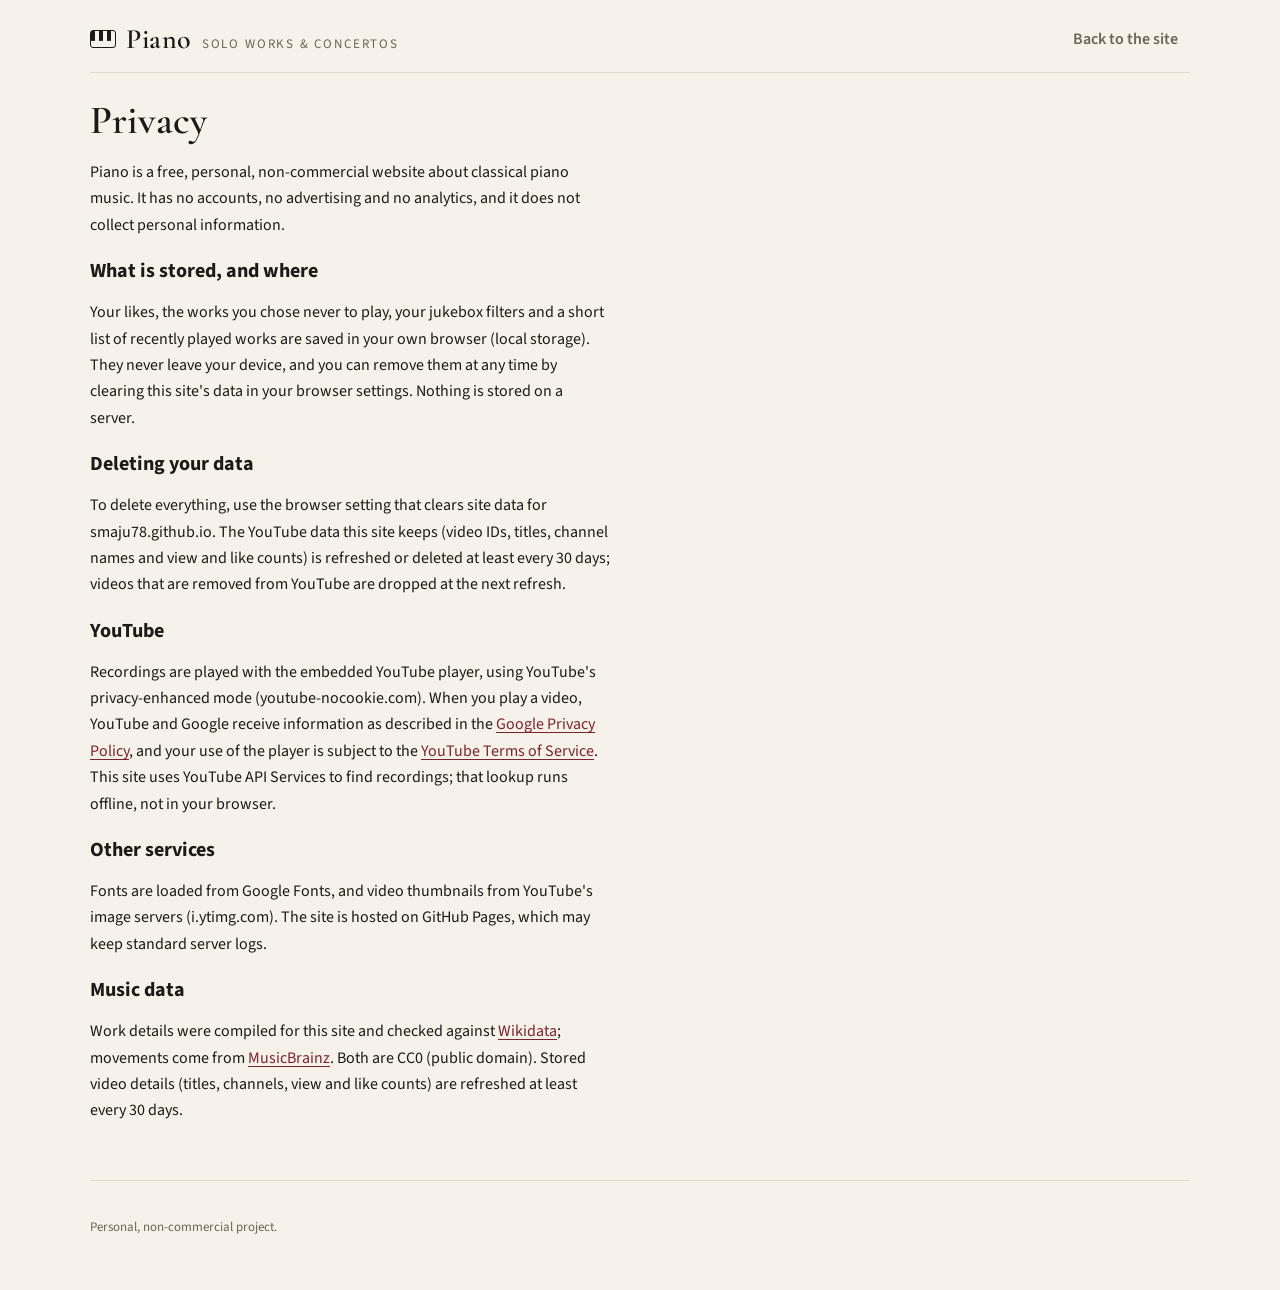
==== docs/privacy.html @ d6f6503b "Piano site: catalogue of 999 works, YouTube matcher, moods, static site Catalogue of solo piano work" ====
<!doctype html>
<html lang="en">
<head>
<meta charset="utf-8">
<meta name="viewport" content="width=device-width, initial-scale=1, viewport-fit=cover">
<title>Privacy · Piano</title>
<link rel="preconnect" href="https://fonts.googleapis.com">
<link rel="preconnect" href="https://fonts.gstatic.com" crossorigin>
<link rel="stylesheet" href="https://fonts.googleapis.com/css2?family=Cormorant+Garamond:wght@500;600&family=Source+Sans+3:wght@400;600;700&display=swap">
<link rel="stylesheet" href="style.css">
<style>
  .doc > * { max-width: 65ch; }
  .doc h1 { font-family: var(--f-display); font-size: var(--s3); font-weight: 600; margin-bottom: 12px; }
  .doc h2 { font-size: var(--s1); margin: 22px 0 6px; }
  .doc p, .doc li { line-height: 1.65; }
</style>
</head>
<body>
<header class="top">
  <a class="brand" href="./#/"><span class="brand-mark" aria-hidden="true"></span><span class="brand-name">Piano</span><span class="brand-sub">Solo works &amp; concertos</span></a>
  <nav class="nav" aria-label="Main"><a href="./#/">Back to the site</a></nav>
</header>
<main class="doc">
  <h1>Privacy</h1>
  <p>Piano is a free, personal, non-commercial website about classical piano music.
  It has no accounts, no advertising and no analytics, and it does not collect personal information.</p>

  <h2>What is stored, and where</h2>
  <p>Your likes, the works you chose never to play, your jukebox filters and a short list of recently
  played works are saved in your own browser (local storage). They never leave your device, and you can
  remove them at any time by clearing this site's data in your browser settings. Nothing is stored on a server.</p>

  <h2>Deleting your data</h2>
  <p>To delete everything, use the browser setting that clears site data for smaju78.github.io. The YouTube data this
  site keeps (video IDs, titles, channel names and view and like counts) is refreshed or deleted at least every 30 days;
  videos that are removed from YouTube are dropped at the next refresh.</p>

  <h2>YouTube</h2>
  <p>Recordings are played with the embedded YouTube player, using YouTube's privacy-enhanced mode
  (youtube-nocookie.com). When you play a video, YouTube and Google receive information as described in the
  <a href="https://policies.google.com/privacy" target="_blank" rel="noopener">Google Privacy Policy</a>, and your use of
  the player is subject to the <a href="https://www.youtube.com/t/terms" target="_blank" rel="noopener">YouTube Terms of Service</a>.
  This site uses YouTube API Services to find recordings; that lookup runs offline, not in your browser.</p>

  <h2>Other services</h2>
  <p>Fonts are loaded from Google Fonts, and video thumbnails from YouTube's image servers (i.ytimg.com).
  The site is hosted on GitHub Pages, which may keep standard server logs.</p>

  <h2>Music data</h2>
  <p>Work details were compiled for this site and checked against <a href="https://www.wikidata.org" target="_blank" rel="noopener">Wikidata</a>;
  movements come from <a href="https://musicbrainz.org" target="_blank" rel="noopener">MusicBrainz</a>. Both are CC0 (public domain).
  Stored video details (titles, channels, view and like counts) are refreshed at least every 30 days.</p>
</main>
<footer class="foot"><p>Personal, non-commercial project.</p></footer>
</body>
</html>
---- docs/style.css ----
/* Layout: one reading column that widens to two columns (work + recordings, player + now playing);
   a persistent jukebox and a mini-player bar. Palette: ebony ink on ivory keys, a claret accent and a little gilt. */
:root {
  --paper: #f6f2ea;
  --surface: #fffdf8;
  --ink: #1c1a17;
  --muted: #6b645a;
  --line: #e2dbcd;
  --accent: #7a2233;
  --accent-soft: #f2e4e3;
  --gold: #a8812a;
  --gold-soft: #f3e9cf;
  --danger: #a33a2c;
  --on-accent: #ffffff;

  --f-display: "Cormorant Garamond", "Garamond", "Georgia", serif;
  --f-ui: "Source Sans 3", system-ui, sans-serif;

  --s-1: .8125rem; --s0: 1rem; --s1: 1.25rem; --s2: 1.75rem; --s3: 2.5rem;
  --r: 10px;
  color-scheme: light;
}
@media (prefers-color-scheme: dark) {
  :root:not([data-theme="light"]) {
    --paper: #141211; --surface: #1d1a18; --ink: #ece6dc; --muted: #a59d90; --line: #332e29;
    --accent: #e0909c; --accent-soft: #3a2125; --gold: #d9b45a; --gold-soft: #3a3018; --danger: #e07a6a; --on-accent: #1a1012;
    color-scheme: dark;
  }
}
:root[data-theme="dark"] {
  --paper: #141211; --surface: #1d1a18; --ink: #ece6dc; --muted: #a59d90; --line: #332e29;
  --accent: #e0909c; --accent-soft: #3a2125; --gold: #d9b45a; --gold-soft: #3a3018; --danger: #e07a6a; --on-accent: #1a1012;
  color-scheme: dark;
}

* { box-sizing: border-box; }
[hidden] { display: none !important; }
html, body { margin: 0; }
body {
  background: var(--paper); color: var(--ink);
  font-family: var(--f-ui); font-size: var(--s0); line-height: 1.5;
  padding-inline: max(16px, env(safe-area-inset-left)) max(16px, env(safe-area-inset-right));
}
body.has-mini { padding-bottom: calc(72px + env(safe-area-inset-bottom, 0px)); }
a { color: var(--accent); text-decoration-thickness: 1px; text-underline-offset: 3px; }
a:hover { text-decoration-thickness: 2px; }
:focus-visible { outline: 2px solid var(--gold); outline-offset: 2px; border-radius: 4px; }
h1, h2, h3 { text-wrap: balance; line-height: 1.15; margin: 0; }
.hint { color: var(--muted); font-size: var(--s-1); }

/* header */
.top {
  max-width: 1100px; margin-inline: auto; padding-block: 18px 12px;
  display: flex; flex-wrap: wrap; align-items: center; justify-content: space-between; gap: 12px 24px;
  border-bottom: 1px solid var(--line);
}
.brand { display: flex; align-items: baseline; gap: 10px; text-decoration: none; color: var(--ink); flex-wrap: wrap; }
.brand-mark { width: 26px; height: 18px; align-self: center; border: 1.5px solid var(--ink); border-radius: 3px;
  background: linear-gradient(90deg, var(--ink) 0 18%, transparent 18% 33%, var(--ink) 33% 51%, transparent 51% 66%, var(--ink) 66% 84%, transparent 84%) top / 100% 62% no-repeat; }
.brand-name { font-family: var(--f-display); font-size: var(--s2); font-weight: 600; letter-spacing: .02em; }
.brand-sub { font-size: var(--s-1); letter-spacing: .14em; text-transform: uppercase; color: var(--muted); }
.nav { display: flex; gap: 4px; }
.nav a { padding: 6px 12px; border-radius: 999px; text-decoration: none; color: var(--muted); font-weight: 600; }
.nav a[aria-current="page"] { background: var(--accent-soft); color: var(--accent); }

main, .jukebox, .foot { max-width: 1100px; margin-inline: auto; }
main { padding-block: 24px 40px; min-height: 50vh; }
main:focus { outline: none; }
.loading { color: var(--muted); }
.foot { padding-block: 24px 40px; border-top: 1px solid var(--line); color: var(--muted); font-size: var(--s-1); }

/* buttons */
.btn { font: inherit; font-weight: 600; padding: 8px 16px; border-radius: 999px; border: 1px solid var(--line);
  background: var(--surface); color: var(--ink); cursor: pointer; text-decoration: none; display: inline-block; }
.btn:hover:not(:disabled) { border-color: var(--accent); }
.btn:disabled { opacity: .45; cursor: default; }
.btn.primary { background: var(--accent); border-color: var(--accent); color: var(--on-accent); min-width: 7.5rem; }
.btn[aria-pressed="true"] { background: var(--gold-soft); border-color: var(--gold); }
.btn.small { padding: 4px 12px; font-size: var(--s-1); }
.btn.icon { padding: 8px 12px; min-width: 2.75rem; }

/* search */
.search-row { display: flex; flex-wrap: wrap; gap: 10px; align-items: center; margin-bottom: 22px; }
.search {
  flex: 1 1 280px; min-width: 0; font: inherit; font-size: var(--s1); padding: 10px 14px;
  border: 1px solid var(--line); border-radius: var(--r); background: var(--surface); color: var(--ink);
}
.search::placeholder { color: var(--muted); }

/* home */
.section { margin-bottom: 34px; }
.section-head { display: flex; flex-wrap: wrap; align-items: baseline; justify-content: space-between; gap: 6px 16px; margin-bottom: 12px; }
.section-head h2 { font-family: var(--f-display); font-size: var(--s2); font-weight: 600; }
.hero > div { flex: 1 1 260px; min-width: 0; }
.hero {
  display: flex; flex-wrap: wrap; align-items: center; justify-content: space-between; gap: 12px 20px;
  padding: 22px 24px; border-radius: 14px; background: var(--ink); color: var(--paper); margin-bottom: 12px;
  position: relative; overflow: hidden;
}
.hero::after { /* a row of keys along the bottom edge */
  content: ""; position: absolute; left: 0; right: 0; bottom: 0; height: 6px; opacity: .25;
  background: repeating-linear-gradient(90deg, var(--paper) 0 22px, transparent 22px 24px);
}
.hero strong { font-family: var(--f-display); font-size: var(--s3); font-weight: 600; line-height: 1.05; display: block; }
.hero p { margin: 6px 0 0; opacity: .85; }
.hero .btn { background: var(--paper); color: var(--ink); border-color: transparent; font-weight: 700; }
.tiles { display: grid; grid-template-columns: repeat(auto-fill, minmax(160px, 1fr)); gap: 8px; }
.tile {
  font: inherit; text-align: left; cursor: pointer; padding: 12px 14px; border-radius: var(--r);
  border: 1px solid var(--line); background: var(--surface); color: var(--ink); display: grid; gap: 2px;
}
.tile:hover:not(:disabled) { border-color: var(--accent); background: var(--accent-soft); }
.tile:disabled { opacity: .45; cursor: default; }
.tile strong { font-family: var(--f-display); font-size: 1.3rem; font-weight: 600; }
.tile span { color: var(--muted); font-size: var(--s-1); line-height: 1.3; }
.tile .n { font-variant-numeric: tabular-nums; }

/* work list */
.works { list-style: none; margin: 0; padding: 0; border-top: 1px solid var(--line); }
.works li { border-bottom: 1px solid var(--line); }
.works a {
  display: grid; grid-template-columns: minmax(0, 1fr) auto; gap: 1px 16px; padding: 10px 4px;
  text-decoration: none; color: var(--ink);
}
.works a:hover { background: var(--accent-soft); }
.works .w-t { font-family: var(--f-display); font-size: 1.28rem; font-weight: 600; line-height: 1.2; }
.works .w-sub { color: var(--muted); font-size: var(--s-1); grid-column: 1; }
.works .meta { grid-row: 1 / span 2; grid-column: 2; align-self: center; text-align: right;
  font-size: var(--s-1); color: var(--muted); white-space: nowrap; display: grid; justify-items: end; gap: 2px; }
.rec { color: var(--accent); font-weight: 700; font-size: var(--s-1); }
.works .no-rec .w-t { color: var(--muted); }
.divider { padding: 14px 4px 6px; color: var(--muted); font-size: var(--s-1); text-transform: uppercase; letter-spacing: .08em; }
.more { margin-top: 14px; }
.toggle { display: inline-flex; align-items: center; gap: 6px; font-size: var(--s-1); color: var(--muted); cursor: pointer; }

/* browse */
.tabs { display: flex; flex-wrap: wrap; gap: 6px; margin-bottom: 20px; }
.tab { padding: 6px 14px; border: 1px solid var(--line); border-radius: 999px; text-decoration: none;
  color: var(--ink); background: var(--surface); }
.tab[aria-current="page"] { background: var(--accent); color: var(--on-accent); border-color: var(--accent); }
.groups { display: grid; grid-template-columns: repeat(auto-fill, minmax(210px, 1fr)); gap: 8px; }
.group { display: flex; justify-content: space-between; gap: 10px; padding: 10px 12px; border: 1px solid var(--line);
  border-radius: var(--r); background: var(--surface); text-decoration: none; color: var(--ink); }
.group:hover { border-color: var(--accent); }
.group .n { color: var(--muted); font-variant-numeric: tabular-nums; white-space: nowrap; }
.group small { display: block; color: var(--muted); font-size: var(--s-1); }
.group-head { font-family: var(--f-display); font-size: var(--s1); font-weight: 600; margin: 22px 0 8px; grid-column: 1 / -1; }
.list-head { display: flex; flex-wrap: wrap; align-items: baseline; gap: 6px 14px; margin-bottom: 14px; }
.list-head h1 { font-family: var(--f-display); font-size: var(--s3); font-weight: 600; }
.list-head .n { color: var(--muted); }
.crumb { font-size: var(--s-1); color: var(--muted); margin-bottom: 6px; }

/* work page */
.work { display: grid; grid-template-columns: minmax(0, 1.05fr) minmax(0, 1fr); gap: 32px; }
@media (max-width: 820px) { .work { grid-template-columns: minmax(0, 1fr); } }
.work h1 { font-family: var(--f-display); font-weight: 600; font-size: var(--s3); }
.work .sub { color: var(--muted); font-size: var(--s1); margin: 4px 0 16px; }
.work .sub a { color: inherit; }
.facts { display: grid; grid-template-columns: max-content minmax(0, 1fr); gap: 4px 16px; margin: 0 0 16px; }
.facts dt { color: var(--muted); font-size: var(--s-1); text-transform: uppercase; letter-spacing: .08em; padding-top: 2px; }
.facts dd { margin: 0; }
.chips { display: flex; flex-wrap: wrap; gap: 6px; }
.chip { display: inline-block; padding: 2px 10px; border-radius: 999px; background: var(--gold-soft); color: var(--ink);
  text-decoration: none; font-size: .92rem; border: 0; font-family: inherit; }
a.chip:hover { outline: 1px solid var(--gold); }
.movements { margin: 6px 0 0; padding-left: 0; list-style: none; counter-reset: mv; }
.movements li { padding: 5px 0; border-bottom: 1px dotted var(--line); }
.src { font-size: var(--s-1); color: var(--muted); margin-top: 16px; }
.work-actions { display: flex; flex-wrap: wrap; gap: 8px; margin: 4px 0 18px; }
.work h2.small { font-size: var(--s-1); text-transform: uppercase; letter-spacing: .1em; color: var(--muted); margin-top: 18px; font-family: var(--f-ui); }

.videos h2 { font-family: var(--f-display); font-size: var(--s2); font-weight: 600; margin-bottom: 12px; }
.video { margin: 0 0 18px; }
.video .frame { position: relative; aspect-ratio: 16 / 9; max-width: 100%; border-radius: var(--r); overflow: hidden; background: #000; }
.video .frame img, .video .frame iframe { position: absolute; inset: 0; width: 100%; height: 100%; border: 0; object-fit: cover; }
.video .play { position: absolute; inset: 0; display: grid; place-items: center; border: 0; padding: 0; background: transparent; cursor: pointer; }
.video .play span { width: 64px; height: 44px; border-radius: 12px; background: rgba(0,0,0,.65); color: #fff;
  display: grid; place-items: center; font-size: 20px; }
.video .play:hover span { background: var(--danger); }
.video figcaption { margin-top: 6px; font-size: .95rem; }
.video figcaption small { display: block; color: var(--muted); font-variant-numeric: tabular-nums; }
.video figcaption .pianist { font-weight: 700; }
.novideo { color: var(--muted); }

/* jukebox */
.jukebox { padding-block: 24px 40px; }
.jukebox.offstage { position: fixed; left: -10000px; top: 0; width: 640px; padding: 0; visibility: visible; }
.jb-stage { display: grid; grid-template-columns: minmax(0, 1.45fr) minmax(0, 1fr); gap: 24px; align-items: start; }
@media (max-width: 820px) { .jb-stage { grid-template-columns: minmax(0, 1fr); gap: 14px; } }
.jb-player { position: relative; aspect-ratio: 16 / 9; max-width: 100%; background: #12100f; border-radius: var(--r); overflow: hidden; }
.jb-player iframe, .jb-player #yt-player { position: absolute; inset: 0; width: 100%; height: 100%; }
.jb-empty { position: absolute; inset: 0; display: grid; place-content: center; justify-items: center; gap: 12px;
  text-align: center; padding: 16px; color: #ece6dc; }
.jb-empty p { margin: 0; max-width: 34ch; }
.jb-side { display: grid; gap: 12px; min-width: 0; }
.jb-now h2 { font-family: var(--f-display); font-weight: 600; font-size: var(--s2); }
.jb-now h2 a { color: var(--ink); text-decoration: none; }
.jb-now h2 a:hover { text-decoration: underline; }
.jb-now p { margin: 4px 0; color: var(--muted); }
#jb-movements .movements { max-height: 14rem; overflow: auto; border-top: 1px solid var(--line); padding-top: 6px; font-size: .95rem; }
.jb-controls { display: flex; flex-wrap: wrap; gap: 8px; align-items: center; }
.jb-next { margin: 0; }
.jb-filterbar { display: flex; flex-wrap: wrap; align-items: center; gap: 8px 12px; margin-top: 22px; padding-top: 16px; border-top: 1px solid var(--line); }
.jb-count { font-weight: 700; font-variant-numeric: tabular-nums; }
.jb-active { display: flex; flex-wrap: wrap; gap: 6px; flex: 1 1 200px; min-width: 0; }
.jb-active .chip { cursor: pointer; }
.jb-active .chip::after { content: " ×"; color: var(--muted); }
.jb-filters { display: grid; grid-template-columns: repeat(auto-fill, minmax(230px, 1fr)); gap: 12px; margin-top: 14px; }
.jb-filters fieldset { border: 1px solid var(--line); border-radius: var(--r); padding: 8px 10px 10px; margin: 0;
  background: var(--surface); min-width: 0; }
.jb-filters legend { font-size: var(--s-1); text-transform: uppercase; letter-spacing: .1em; color: var(--muted); padding: 0 4px; }
.jb-filters select { width: 100%; font: inherit; padding: 6px; border-radius: 6px; border: 1px solid var(--line);
  background: var(--paper); color: var(--ink); margin-bottom: 8px; }
.pillset { display: flex; flex-wrap: wrap; gap: 4px; }
.pillset label { cursor: pointer; }
.pillset input { position: absolute; opacity: 0; pointer-events: none; }
.pillset span { display: inline-block; padding: 2px 9px; border-radius: 999px; border: 1px solid var(--line); font-size: .9rem; }
.pillset small { color: var(--muted); font-variant-numeric: tabular-nums; }
.pillset input:checked + span { background: var(--accent); border-color: var(--accent); color: var(--on-accent); }
.pillset input:checked + span small { color: inherit; opacity: .8; }
.pillset input:disabled + span { opacity: .4; cursor: default; }
.pillset input:focus-visible + span { outline: 2px solid var(--gold); }
.jb-prefs { margin-top: 18px; border-top: 1px solid var(--line); padding-top: 12px; }
.jb-prefs summary { cursor: pointer; color: var(--muted); }
.jb-prefs ul { list-style: none; padding: 0; margin: 8px 0 14px; display: grid; gap: 4px; }
.jb-prefs li { display: flex; justify-content: space-between; gap: 10px; align-items: center; }

/* mini player */
.mini {
  position: fixed; left: 0; right: 0; bottom: 0; z-index: 10;
  display: flex; align-items: center; gap: 12px; justify-content: space-between;
  padding: 10px max(16px, env(safe-area-inset-left)) calc(10px + env(safe-area-inset-bottom, 0px));
  background: var(--surface); border-top: 1px solid var(--line); box-shadow: 0 -6px 18px rgba(0,0,0,.08);
}
.mini-title { font-family: var(--f-display); font-size: 1.2rem; font-weight: 600; color: var(--ink); text-decoration: none; min-width: 0;
  overflow: hidden; text-overflow: ellipsis; white-space: nowrap; }
.mini-title::before { content: "♪ "; color: var(--gold); }
.mini-btns { display: flex; gap: 6px; flex: none; }

@media (prefers-reduced-motion: reduce) { * { transition: none !important; animation: none !important; } }

/* sub-group chips and related works */
.subtabs { margin: -4px 0 16px; }
.subtabs .tab { font-size: .92rem; padding: 4px 12px; }
.subtabs small { color: var(--muted); font-variant-numeric: tabular-nums; }
.subtabs .tab[aria-current="page"] small { color: inherit; opacity: .8; }
.related { margin-top: 36px; padding-top: 20px; border-top: 1px solid var(--line); }
.related .hint { margin: -4px 0 10px; }
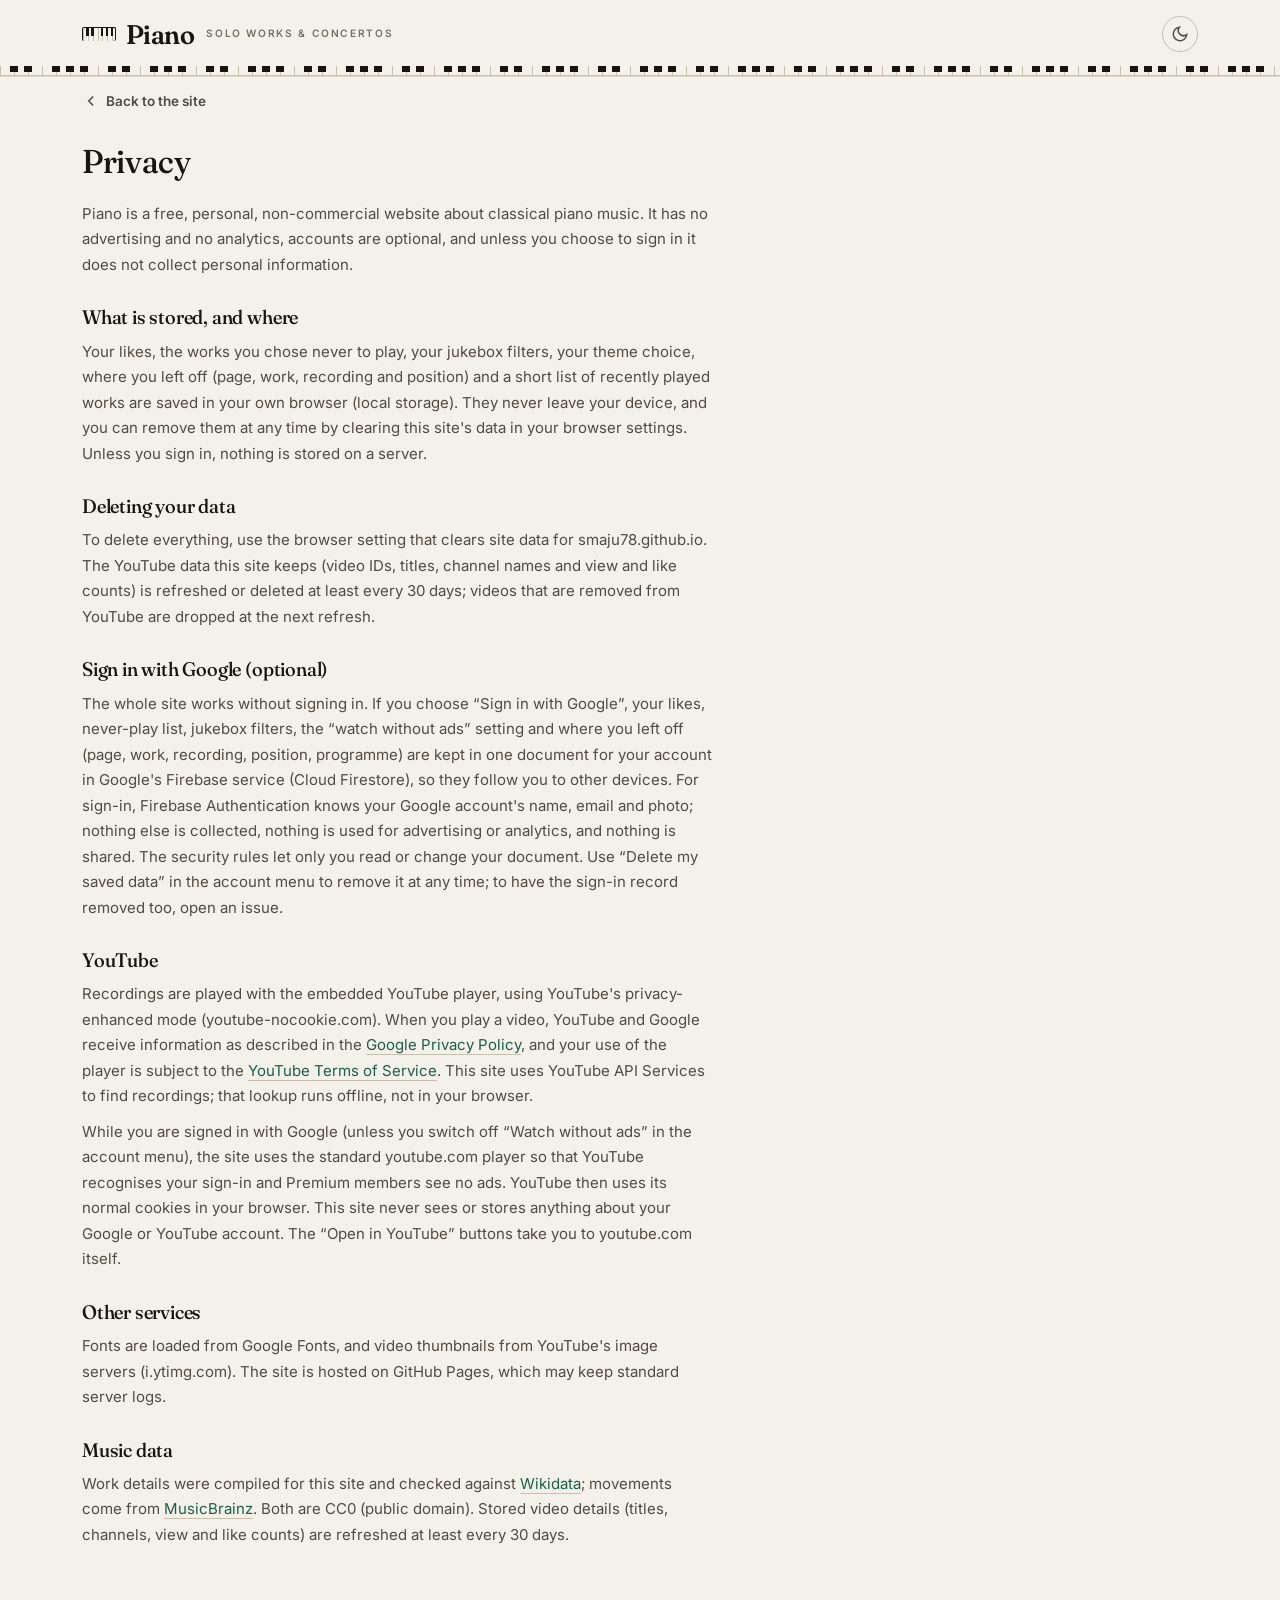
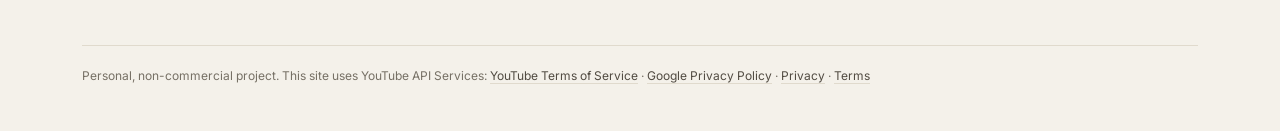
==== commit 4e883a40: "Privacy and Terms describe account sync and the Premium player; Firestore rules for Piano The pages " ====
--- a/docs/privacy.html
+++ b/docs/privacy.html
@@ -4,36 +4,56 @@
 <meta charset="utf-8">
 <meta name="viewport" content="width=device-width, initial-scale=1, viewport-fit=cover">
 <title>Privacy · Piano</title>
+<meta name="color-scheme" content="light dark">
+<script>
+  (function () {
+    var th = null;
+    try { th = localStorage.getItem("piano.theme"); } catch (e) { /* storage unavailable */ }
+    if (th === "light" || th === "dark") document.documentElement.dataset.theme = th;
+  })();
+</script>
 <link rel="preconnect" href="https://fonts.googleapis.com">
 <link rel="preconnect" href="https://fonts.gstatic.com" crossorigin>
-<link rel="stylesheet" href="https://fonts.googleapis.com/css2?family=Cormorant+Garamond:wght@500;600&family=Source+Sans+3:wght@400;600;700&display=swap">
+<link rel="stylesheet" href="https://fonts.googleapis.com/css2?family=Fraunces:ital,opsz,wght@0,9..144,400..700;1,9..144,400..700&family=Inter:wght@400;500;600;700&display=swap">
 <link rel="stylesheet" href="style.css">
-<style>
-  .doc > * { max-width: 65ch; }
-  .doc h1 { font-family: var(--f-display); font-size: var(--s3); font-weight: 600; margin-bottom: 12px; }
-  .doc h2 { font-size: var(--s1); margin: 22px 0 6px; }
-  .doc p, .doc li { line-height: 1.65; }
-</style>
 </head>
 <body>
-<header class="top">
-  <a class="brand" href="./#/"><span class="brand-mark" aria-hidden="true"></span><span class="brand-name">Piano</span><span class="brand-sub">Solo works &amp; concertos</span></a>
-  <nav class="nav" aria-label="Main"><a href="./#/">Back to the site</a></nav>
+<header class="mast">
+  <div class="mast-in" style="grid-template-areas:'brand theme';grid-template-columns:1fr auto">
+    <a class="brand" href="./#/"><span class="mark keys" aria-hidden="true"></span><span class="word">Piano</span><small>Solo works &amp; concertos</small></a>
+    <button class="pill icon theme-toggle" type="button" id="theme-toggle" aria-label="Switch between the light and the dark look">
+      <svg class="moon" viewBox="0 0 24 24" fill="none" stroke="currentColor" stroke-width="2" aria-hidden="true"><path d="M21 12.8A9 9 0 1 1 11.2 3a7 7 0 0 0 9.8 9.8z"/></svg>
+      <svg class="sun" viewBox="0 0 24 24" fill="none" stroke="currentColor" stroke-width="2" aria-hidden="true"><circle cx="12" cy="12" r="4"/><path d="M12 2v2M12 20v2M4.9 4.9l1.4 1.4M17.7 17.7l1.4 1.4M2 12h2M20 12h2M4.9 19.1l1.4-1.4M17.7 6.3l1.4-1.4"/></svg>
+    </button>
+  </div>
+  <div class="keys" aria-hidden="true"></div>
 </header>
-<main class="doc">
+<main>
+  <a class="back" href="./#/"><svg viewBox="0 0 24 24" fill="none" stroke="currentColor" stroke-width="2" aria-hidden="true"><path d="M15 18l-6-6 6-6"/></svg>Back to the site</a>
+  <article class="doc">
   <h1>Privacy</h1>
   <p>Piano is a free, personal, non-commercial website about classical piano music.
-  It has no accounts, no advertising and no analytics, and it does not collect personal information.</p>
+  It has no advertising and no analytics, accounts are optional, and unless you choose to sign in it does not collect personal information.</p>
 
   <h2>What is stored, and where</h2>
-  <p>Your likes, the works you chose never to play, your jukebox filters and a short list of recently
-  played works are saved in your own browser (local storage). They never leave your device, and you can
-  remove them at any time by clearing this site's data in your browser settings. Nothing is stored on a server.</p>
+  <p>Your likes, the works you chose never to play, your jukebox filters, your theme choice, where you left off
+  (page, work, recording and position) and a short list of recently played works are saved in your own browser
+  (local storage). They never leave your device, and you can remove them at any time by clearing this site's data
+  in your browser settings. Unless you sign in, nothing is stored on a server.</p>
 
   <h2>Deleting your data</h2>
   <p>To delete everything, use the browser setting that clears site data for smaju78.github.io. The YouTube data this
   site keeps (video IDs, titles, channel names and view and like counts) is refreshed or deleted at least every 30 days;
   videos that are removed from YouTube are dropped at the next refresh.</p>
+
+  <h2>Sign in with Google (optional)</h2>
+  <p>The whole site works without signing in. If you choose “Sign in with Google”, your likes, never-play list, jukebox
+  filters, the “watch without ads” setting and where you left off (page, work, recording, position, programme) are kept
+  in one document for your account in Google's Firebase service (Cloud Firestore), so they follow you to other devices.
+  For sign-in, Firebase Authentication knows your Google account's name, email and photo; nothing else is collected,
+  nothing is used for advertising or analytics, and nothing is shared. The security rules let only you read or change
+  your document. Use “Delete my saved data” in the account menu to remove it at any time; to have the sign-in record
+  removed too, open an issue.</p>
 
   <h2>YouTube</h2>
   <p>Recordings are played with the embedded YouTube player, using YouTube's privacy-enhanced mode
@@ -41,6 +61,10 @@
   <a href="https://policies.google.com/privacy" target="_blank" rel="noopener">Google Privacy Policy</a>, and your use of
   the player is subject to the <a href="https://www.youtube.com/t/terms" target="_blank" rel="noopener">YouTube Terms of Service</a>.
   This site uses YouTube API Services to find recordings; that lookup runs offline, not in your browser.</p>
+  <p>While you are signed in with Google (unless you switch off “Watch without ads” in the account menu), the site uses the
+  standard youtube.com player so that YouTube recognises your sign-in and Premium members see no ads. YouTube then uses
+  its normal cookies in your browser. This site never sees or stores anything about your Google or YouTube account.
+  The “Open in YouTube” buttons take you to youtube.com itself.</p>
 
   <h2>Other services</h2>
   <p>Fonts are loaded from Google Fonts, and video thumbnails from YouTube's image servers (i.ytimg.com).
@@ -50,7 +74,19 @@
   <p>Work details were compiled for this site and checked against <a href="https://www.wikidata.org" target="_blank" rel="noopener">Wikidata</a>;
   movements come from <a href="https://musicbrainz.org" target="_blank" rel="noopener">MusicBrainz</a>. Both are CC0 (public domain).
   Stored video details (titles, channels, view and like counts) are refreshed at least every 30 days.</p>
+  </article>
+  <footer class="legal"><p>Personal, non-commercial project. This site uses YouTube API Services:
+    <a href="https://www.youtube.com/t/terms" target="_blank" rel="noopener">YouTube Terms of Service</a> ·
+    <a href="https://policies.google.com/privacy" target="_blank" rel="noopener">Google Privacy Policy</a> ·
+    <a href="privacy.html">Privacy</a> · <a href="terms.html">Terms</a></p></footer>
 </main>
-<footer class="foot"><p>Personal, non-commercial project.</p></footer>
+<script>
+  document.getElementById("theme-toggle").onclick = function () {
+    var h = document.documentElement;
+    var dark = h.dataset.theme === "dark" || (!h.dataset.theme && window.matchMedia && matchMedia("(prefers-color-scheme: dark)").matches);
+    h.dataset.theme = dark ? "light" : "dark";
+    try { localStorage.setItem("piano.theme", h.dataset.theme); } catch (e) { /* not saved */ }
+  };
+</script>
 </body>
 </html>
--- a/docs/style.css
+++ b/docs/style.css
@@ -1,248 +1,527 @@
-/* Layout: one reading column that widens to two columns (work + recordings, player + now playing);
-   a persistent jukebox and a mini-player bar. Palette: ebony ink on ivory keys, a claret accent and a little gilt. */
+/* Piano — "Programme": the look of a printed concert programme / record sleeve.
+   Paper and ink by day, ebony by night, one spot colour (viridian), a keyboard rule as the only ornament.
+   Fraunces (display serif) for titles, Inter for everything else. Colour tokens live on :root; the dark
+   theme follows the system unless data-theme is set (the toggle in the header). */
 :root {
-  --paper: #f6f2ea;
-  --surface: #fffdf8;
-  --ink: #1c1a17;
-  --muted: #6b645a;
-  --line: #e2dbcd;
-  --accent: #7a2233;
-  --accent-soft: #f2e4e3;
-  --gold: #a8812a;
-  --gold-soft: #f3e9cf;
-  --danger: #a33a2c;
-  --on-accent: #ffffff;
-
-  --f-display: "Cormorant Garamond", "Garamond", "Georgia", serif;
-  --f-ui: "Source Sans 3", system-ui, sans-serif;
-
-  --s-1: .8125rem; --s0: 1rem; --s1: 1.25rem; --s2: 1.75rem; --s3: 2.5rem;
-  --r: 10px;
+  --bg: #f4f1ea; --bg2: #fbf9f5; --bg3: #ebe6dc; --bg4: #ded8ca;
+  --fg: #17150f; --fg2: #514b42; --fg3: #767065;
+  --line: #e0dacd; --line2: #c7c0b0;
+  --acc: #1b5e4b; --acc-ink: #ffffff; --acc-soft: #dcebe3; --acc2: #2d7d66;
+  --red: #b8372a; --yt: #cc2a1f;
+  --shadow: 0 10px 30px rgba(40, 30, 10, .12);
+  --serif: "Fraunces", Georgia, "Times New Roman", serif;
+  --sans: "Inter", system-ui, -apple-system, "Segoe UI", sans-serif;
+  --mini: 72px; --tabs: 58px; --gut: 16px;
+  --ease: cubic-bezier(.2, .7, .2, 1);
   color-scheme: light;
 }
 @media (prefers-color-scheme: dark) {
   :root:not([data-theme="light"]) {
-    --paper: #141211; --surface: #1d1a18; --ink: #ece6dc; --muted: #a59d90; --line: #332e29;
-    --accent: #e0909c; --accent-soft: #3a2125; --gold: #d9b45a; --gold-soft: #3a3018; --danger: #e07a6a; --on-accent: #1a1012;
+    --bg: #121212; --bg2: #1a1a1c; --bg3: #232326; --bg4: #2e2e33;
+    --fg: #ebe7de; --fg2: #b5afa4; --fg3: #867f74;
+    --line: #2a2a2e; --line2: #3e3e45;
+    --acc: #7dcbb0; --acc-ink: #0d2a22; --acc-soft: #1b3a31; --acc2: #a2dcc8;
+    --red: #e4705f; --yt: #ff5a4d;
+    --shadow: 0 14px 40px rgba(0, 0, 0, .5);
     color-scheme: dark;
   }
 }
 :root[data-theme="dark"] {
-  --paper: #141211; --surface: #1d1a18; --ink: #ece6dc; --muted: #a59d90; --line: #332e29;
-  --accent: #e0909c; --accent-soft: #3a2125; --gold: #d9b45a; --gold-soft: #3a3018; --danger: #e07a6a; --on-accent: #1a1012;
+  --bg: #121212; --bg2: #1a1a1c; --bg3: #232326; --bg4: #2e2e33;
+  --fg: #ebe7de; --fg2: #b5afa4; --fg3: #867f74;
+  --line: #2a2a2e; --line2: #3e3e45;
+  --acc: #7dcbb0; --acc-ink: #0d2a22; --acc-soft: #1b3a31; --acc2: #a2dcc8;
+  --red: #e4705f; --yt: #ff5a4d;
+  --shadow: 0 14px 40px rgba(0, 0, 0, .5);
   color-scheme: dark;
 }
 
 * { box-sizing: border-box; }
 [hidden] { display: none !important; }
 html, body { margin: 0; }
-body {
-  background: var(--paper); color: var(--ink);
-  font-family: var(--f-ui); font-size: var(--s0); line-height: 1.5;
-  padding-inline: max(16px, env(safe-area-inset-left)) max(16px, env(safe-area-inset-right));
-}
-body.has-mini { padding-bottom: calc(72px + env(safe-area-inset-bottom, 0px)); }
-a { color: var(--accent); text-decoration-thickness: 1px; text-underline-offset: 3px; }
-a:hover { text-decoration-thickness: 2px; }
-:focus-visible { outline: 2px solid var(--gold); outline-offset: 2px; border-radius: 4px; }
-h1, h2, h3 { text-wrap: balance; line-height: 1.15; margin: 0; }
-.hint { color: var(--muted); font-size: var(--s-1); }
-
-/* header */
-.top {
-  max-width: 1100px; margin-inline: auto; padding-block: 18px 12px;
-  display: flex; flex-wrap: wrap; align-items: center; justify-content: space-between; gap: 12px 24px;
-  border-bottom: 1px solid var(--line);
-}
-.brand { display: flex; align-items: baseline; gap: 10px; text-decoration: none; color: var(--ink); flex-wrap: wrap; }
-.brand-mark { width: 26px; height: 18px; align-self: center; border: 1.5px solid var(--ink); border-radius: 3px;
-  background: linear-gradient(90deg, var(--ink) 0 18%, transparent 18% 33%, var(--ink) 33% 51%, transparent 51% 66%, var(--ink) 66% 84%, transparent 84%) top / 100% 62% no-repeat; }
-.brand-name { font-family: var(--f-display); font-size: var(--s2); font-weight: 600; letter-spacing: .02em; }
-.brand-sub { font-size: var(--s-1); letter-spacing: .14em; text-transform: uppercase; color: var(--muted); }
-.nav { display: flex; gap: 4px; }
-.nav a { padding: 6px 12px; border-radius: 999px; text-decoration: none; color: var(--muted); font-weight: 600; }
-.nav a[aria-current="page"] { background: var(--accent-soft); color: var(--accent); }
-
-main, .jukebox, .foot { max-width: 1100px; margin-inline: auto; }
-main { padding-block: 24px 40px; min-height: 50vh; }
-main:focus { outline: none; }
-.loading { color: var(--muted); }
-.foot { padding-block: 24px 40px; border-top: 1px solid var(--line); color: var(--muted); font-size: var(--s-1); }
-
-/* buttons */
-.btn { font: inherit; font-weight: 600; padding: 8px 16px; border-radius: 999px; border: 1px solid var(--line);
-  background: var(--surface); color: var(--ink); cursor: pointer; text-decoration: none; display: inline-block; }
-.btn:hover:not(:disabled) { border-color: var(--accent); }
-.btn:disabled { opacity: .45; cursor: default; }
-.btn.primary { background: var(--accent); border-color: var(--accent); color: var(--on-accent); min-width: 7.5rem; }
-.btn[aria-pressed="true"] { background: var(--gold-soft); border-color: var(--gold); }
-.btn.small { padding: 4px 12px; font-size: var(--s-1); }
-.btn.icon { padding: 8px 12px; min-width: 2.75rem; }
-
-/* search */
-.search-row { display: flex; flex-wrap: wrap; gap: 10px; align-items: center; margin-bottom: 22px; }
-.search {
-  flex: 1 1 280px; min-width: 0; font: inherit; font-size: var(--s1); padding: 10px 14px;
-  border: 1px solid var(--line); border-radius: var(--r); background: var(--surface); color: var(--ink);
-}
-.search::placeholder { color: var(--muted); }
-
-/* home */
-.section { margin-bottom: 34px; }
-.section-head { display: flex; flex-wrap: wrap; align-items: baseline; justify-content: space-between; gap: 6px 16px; margin-bottom: 12px; }
-.section-head h2 { font-family: var(--f-display); font-size: var(--s2); font-weight: 600; }
-.hero > div { flex: 1 1 260px; min-width: 0; }
-.hero {
-  display: flex; flex-wrap: wrap; align-items: center; justify-content: space-between; gap: 12px 20px;
-  padding: 22px 24px; border-radius: 14px; background: var(--ink); color: var(--paper); margin-bottom: 12px;
-  position: relative; overflow: hidden;
-}
-.hero::after { /* a row of keys along the bottom edge */
-  content: ""; position: absolute; left: 0; right: 0; bottom: 0; height: 6px; opacity: .25;
-  background: repeating-linear-gradient(90deg, var(--paper) 0 22px, transparent 22px 24px);
-}
-.hero strong { font-family: var(--f-display); font-size: var(--s3); font-weight: 600; line-height: 1.05; display: block; }
-.hero p { margin: 6px 0 0; opacity: .85; }
-.hero .btn { background: var(--paper); color: var(--ink); border-color: transparent; font-weight: 700; }
-.tiles { display: grid; grid-template-columns: repeat(auto-fill, minmax(160px, 1fr)); gap: 8px; }
-.tile {
-  font: inherit; text-align: left; cursor: pointer; padding: 12px 14px; border-radius: var(--r);
-  border: 1px solid var(--line); background: var(--surface); color: var(--ink); display: grid; gap: 2px;
-}
-.tile:hover:not(:disabled) { border-color: var(--accent); background: var(--accent-soft); }
-.tile:disabled { opacity: .45; cursor: default; }
-.tile strong { font-family: var(--f-display); font-size: 1.3rem; font-weight: 600; }
-.tile span { color: var(--muted); font-size: var(--s-1); line-height: 1.3; }
-.tile .n { font-variant-numeric: tabular-nums; }
-
-/* work list */
-.works { list-style: none; margin: 0; padding: 0; border-top: 1px solid var(--line); }
-.works li { border-bottom: 1px solid var(--line); }
-.works a {
-  display: grid; grid-template-columns: minmax(0, 1fr) auto; gap: 1px 16px; padding: 10px 4px;
-  text-decoration: none; color: var(--ink);
-}
-.works a:hover { background: var(--accent-soft); }
-.works .w-t { font-family: var(--f-display); font-size: 1.28rem; font-weight: 600; line-height: 1.2; }
-.works .w-sub { color: var(--muted); font-size: var(--s-1); grid-column: 1; }
-.works .meta { grid-row: 1 / span 2; grid-column: 2; align-self: center; text-align: right;
-  font-size: var(--s-1); color: var(--muted); white-space: nowrap; display: grid; justify-items: end; gap: 2px; }
-.rec { color: var(--accent); font-weight: 700; font-size: var(--s-1); }
-.works .no-rec .w-t { color: var(--muted); }
-.divider { padding: 14px 4px 6px; color: var(--muted); font-size: var(--s-1); text-transform: uppercase; letter-spacing: .08em; }
-.more { margin-top: 14px; }
-.toggle { display: inline-flex; align-items: center; gap: 6px; font-size: var(--s-1); color: var(--muted); cursor: pointer; }
-
-/* browse */
-.tabs { display: flex; flex-wrap: wrap; gap: 6px; margin-bottom: 20px; }
-.tab { padding: 6px 14px; border: 1px solid var(--line); border-radius: 999px; text-decoration: none;
-  color: var(--ink); background: var(--surface); }
-.tab[aria-current="page"] { background: var(--accent); color: var(--on-accent); border-color: var(--accent); }
-.groups { display: grid; grid-template-columns: repeat(auto-fill, minmax(210px, 1fr)); gap: 8px; }
-.group { display: flex; justify-content: space-between; gap: 10px; padding: 10px 12px; border: 1px solid var(--line);
-  border-radius: var(--r); background: var(--surface); text-decoration: none; color: var(--ink); }
-.group:hover { border-color: var(--accent); }
-.group .n { color: var(--muted); font-variant-numeric: tabular-nums; white-space: nowrap; }
-.group small { display: block; color: var(--muted); font-size: var(--s-1); }
-.group-head { font-family: var(--f-display); font-size: var(--s1); font-weight: 600; margin: 22px 0 8px; grid-column: 1 / -1; }
-.list-head { display: flex; flex-wrap: wrap; align-items: baseline; gap: 6px 14px; margin-bottom: 14px; }
-.list-head h1 { font-family: var(--f-display); font-size: var(--s3); font-weight: 600; }
-.list-head .n { color: var(--muted); }
-.crumb { font-size: var(--s-1); color: var(--muted); margin-bottom: 6px; }
-
-/* work page */
-.work { display: grid; grid-template-columns: minmax(0, 1.05fr) minmax(0, 1fr); gap: 32px; }
-@media (max-width: 820px) { .work { grid-template-columns: minmax(0, 1fr); } }
-.work h1 { font-family: var(--f-display); font-weight: 600; font-size: var(--s3); }
-.work .sub { color: var(--muted); font-size: var(--s1); margin: 4px 0 16px; }
-.work .sub a { color: inherit; }
-.facts { display: grid; grid-template-columns: max-content minmax(0, 1fr); gap: 4px 16px; margin: 0 0 16px; }
-.facts dt { color: var(--muted); font-size: var(--s-1); text-transform: uppercase; letter-spacing: .08em; padding-top: 2px; }
-.facts dd { margin: 0; }
-.chips { display: flex; flex-wrap: wrap; gap: 6px; }
-.chip { display: inline-block; padding: 2px 10px; border-radius: 999px; background: var(--gold-soft); color: var(--ink);
-  text-decoration: none; font-size: .92rem; border: 0; font-family: inherit; }
-a.chip:hover { outline: 1px solid var(--gold); }
-.movements { margin: 6px 0 0; padding-left: 0; list-style: none; counter-reset: mv; }
-.movements li { padding: 5px 0; border-bottom: 1px dotted var(--line); }
-.src { font-size: var(--s-1); color: var(--muted); margin-top: 16px; }
-.work-actions { display: flex; flex-wrap: wrap; gap: 8px; margin: 4px 0 18px; }
-.work h2.small { font-size: var(--s-1); text-transform: uppercase; letter-spacing: .1em; color: var(--muted); margin-top: 18px; font-family: var(--f-ui); }
-
-.videos h2 { font-family: var(--f-display); font-size: var(--s2); font-weight: 600; margin-bottom: 12px; }
-.video { margin: 0 0 18px; }
-.video .frame { position: relative; aspect-ratio: 16 / 9; max-width: 100%; border-radius: var(--r); overflow: hidden; background: #000; }
-.video .frame img, .video .frame iframe { position: absolute; inset: 0; width: 100%; height: 100%; border: 0; object-fit: cover; }
-.video .play { position: absolute; inset: 0; display: grid; place-items: center; border: 0; padding: 0; background: transparent; cursor: pointer; }
-.video .play span { width: 64px; height: 44px; border-radius: 12px; background: rgba(0,0,0,.65); color: #fff;
-  display: grid; place-items: center; font-size: 20px; }
-.video .play:hover span { background: var(--danger); }
-.video figcaption { margin-top: 6px; font-size: .95rem; }
-.video figcaption small { display: block; color: var(--muted); font-variant-numeric: tabular-nums; }
-.video figcaption .pianist { font-weight: 700; }
-.novideo { color: var(--muted); }
-
-/* jukebox */
-.jukebox { padding-block: 24px 40px; }
-.jukebox.offstage { position: fixed; left: -10000px; top: 0; width: 640px; padding: 0; visibility: visible; }
-.jb-stage { display: grid; grid-template-columns: minmax(0, 1.45fr) minmax(0, 1fr); gap: 24px; align-items: start; }
-@media (max-width: 820px) { .jb-stage { grid-template-columns: minmax(0, 1fr); gap: 14px; } }
-.jb-player { position: relative; aspect-ratio: 16 / 9; max-width: 100%; background: #12100f; border-radius: var(--r); overflow: hidden; }
-.jb-player iframe, .jb-player #yt-player { position: absolute; inset: 0; width: 100%; height: 100%; }
-.jb-empty { position: absolute; inset: 0; display: grid; place-content: center; justify-items: center; gap: 12px;
-  text-align: center; padding: 16px; color: #ece6dc; }
-.jb-empty p { margin: 0; max-width: 34ch; }
-.jb-side { display: grid; gap: 12px; min-width: 0; }
-.jb-now h2 { font-family: var(--f-display); font-weight: 600; font-size: var(--s2); }
-.jb-now h2 a { color: var(--ink); text-decoration: none; }
-.jb-now h2 a:hover { text-decoration: underline; }
-.jb-now p { margin: 4px 0; color: var(--muted); }
-#jb-movements .movements { max-height: 14rem; overflow: auto; border-top: 1px solid var(--line); padding-top: 6px; font-size: .95rem; }
-.jb-controls { display: flex; flex-wrap: wrap; gap: 8px; align-items: center; }
-.jb-next { margin: 0; }
-.jb-filterbar { display: flex; flex-wrap: wrap; align-items: center; gap: 8px 12px; margin-top: 22px; padding-top: 16px; border-top: 1px solid var(--line); }
-.jb-count { font-weight: 700; font-variant-numeric: tabular-nums; }
-.jb-active { display: flex; flex-wrap: wrap; gap: 6px; flex: 1 1 200px; min-width: 0; }
-.jb-active .chip { cursor: pointer; }
-.jb-active .chip::after { content: " ×"; color: var(--muted); }
-.jb-filters { display: grid; grid-template-columns: repeat(auto-fill, minmax(230px, 1fr)); gap: 12px; margin-top: 14px; }
-.jb-filters fieldset { border: 1px solid var(--line); border-radius: var(--r); padding: 8px 10px 10px; margin: 0;
-  background: var(--surface); min-width: 0; }
-.jb-filters legend { font-size: var(--s-1); text-transform: uppercase; letter-spacing: .1em; color: var(--muted); padding: 0 4px; }
-.jb-filters select { width: 100%; font: inherit; padding: 6px; border-radius: 6px; border: 1px solid var(--line);
-  background: var(--paper); color: var(--ink); margin-bottom: 8px; }
-.pillset { display: flex; flex-wrap: wrap; gap: 4px; }
-.pillset label { cursor: pointer; }
-.pillset input { position: absolute; opacity: 0; pointer-events: none; }
-.pillset span { display: inline-block; padding: 2px 9px; border-radius: 999px; border: 1px solid var(--line); font-size: .9rem; }
-.pillset small { color: var(--muted); font-variant-numeric: tabular-nums; }
-.pillset input:checked + span { background: var(--accent); border-color: var(--accent); color: var(--on-accent); }
-.pillset input:checked + span small { color: inherit; opacity: .8; }
-.pillset input:disabled + span { opacity: .4; cursor: default; }
-.pillset input:focus-visible + span { outline: 2px solid var(--gold); }
-.jb-prefs { margin-top: 18px; border-top: 1px solid var(--line); padding-top: 12px; }
-.jb-prefs summary { cursor: pointer; color: var(--muted); }
-.jb-prefs ul { list-style: none; padding: 0; margin: 8px 0 14px; display: grid; gap: 4px; }
-.jb-prefs li { display: flex; justify-content: space-between; gap: 10px; align-items: center; }
-
-/* mini player */
-.mini {
-  position: fixed; left: 0; right: 0; bottom: 0; z-index: 10;
-  display: flex; align-items: center; gap: 12px; justify-content: space-between;
-  padding: 10px max(16px, env(safe-area-inset-left)) calc(10px + env(safe-area-inset-bottom, 0px));
-  background: var(--surface); border-top: 1px solid var(--line); box-shadow: 0 -6px 18px rgba(0,0,0,.08);
-}
-.mini-title { font-family: var(--f-display); font-size: 1.2rem; font-weight: 600; color: var(--ink); text-decoration: none; min-width: 0;
-  overflow: hidden; text-overflow: ellipsis; white-space: nowrap; }
-.mini-title::before { content: "♪ "; color: var(--gold); }
-.mini-btns { display: flex; gap: 6px; flex: none; }
-
-@media (prefers-reduced-motion: reduce) { * { transition: none !important; animation: none !important; } }
-
-/* sub-group chips and related works */
-.subtabs { margin: -4px 0 16px; }
-.subtabs .tab { font-size: .92rem; padding: 4px 12px; }
-.subtabs small { color: var(--muted); font-variant-numeric: tabular-nums; }
-.subtabs .tab[aria-current="page"] small { color: inherit; opacity: .8; }
-.related { margin-top: 36px; padding-top: 20px; border-top: 1px solid var(--line); }
-.related .hint { margin: -4px 0 10px; }
+html { background: var(--bg); color: var(--fg); font-family: var(--sans); font-size: 15px; line-height: 1.5; -webkit-text-size-adjust: 100%; }
+body { overflow-x: hidden; min-height: 100dvh; }
+button { font: inherit; color: inherit; background: none; border: 0; padding: 0; cursor: pointer; }
+button:disabled { cursor: default; }
+a { color: inherit; text-decoration: none; }
+img { display: block; max-width: 100%; }
+h1, h2, h3 { margin: 0; font-family: var(--serif); font-weight: 500; letter-spacing: -.01em; text-wrap: balance; font-variation-settings: "opsz" 72, "SOFT" 30; }
+p { margin: 0; }
+:focus-visible { outline: 2px solid var(--acc); outline-offset: 3px; border-radius: 3px; }
+.vh { position: absolute; width: 1px; height: 1px; overflow: hidden; clip: rect(0 0 0 0); }
+.hint { color: var(--fg3); font-size: .85rem; }
+.textlink { color: var(--acc); font-weight: 600; border-bottom: 1px solid var(--line2); }
+.textlink:hover { border-color: var(--acc); }
+.num { font-variant-numeric: tabular-nums; }
+@media (prefers-reduced-motion: reduce) { *, *::before, *::after { transition: none !important; animation: none !important; scroll-behavior: auto !important; } }
+
+/* the keyboard rule: white keys with the black keys of each octave (98px) */
+.keys { height: 10px; background:
+  repeating-linear-gradient(90deg, transparent 0 10px, var(--fg) 10px 18px, transparent 18px 24px, var(--fg) 24px 32px, transparent 32px 52px,
+    var(--fg) 52px 60px, transparent 60px 66px, var(--fg) 66px 74px, transparent 74px 80px, var(--fg) 80px 88px, transparent 88px 98px) left top / 98px 62% repeat-x,
+  repeating-linear-gradient(90deg, var(--line2) 0 1px, transparent 1px 14px) left top / 98px 100% repeat-x;
+  border-bottom: 1px solid var(--line2); }
+
+/* ---- shell ---- */
+.mast { border-bottom: 1px solid var(--line); background: var(--bg); position: relative; z-index: 20; }
+.mast-in { max-width: 1180px; margin: 0 auto; padding: 12px var(--gut) 10px; display: grid; grid-template-columns: 1fr auto auto; grid-template-areas: "brand theme acct" "search search search"; gap: 10px 8px; align-items: center; }
+.brand { grid-area: brand; display: flex; align-items: center; gap: 10px; min-width: 0; }
+.brand .mark { width: 34px; height: 14px; flex: 0 0 auto; border: 1px solid var(--fg); border-radius: 2px; background-size: 34px 60%, 34px 100%; }
+.brand .mark.keys { background:
+  repeating-linear-gradient(90deg, transparent 0 3.5px, var(--fg) 3.5px 6px, transparent 6px 8.3px, var(--fg) 8.3px 11px, transparent 11px 18px, var(--fg) 18px 20.5px, transparent 20.5px 23px, var(--fg) 23px 25.5px, transparent 25.5px 28px, var(--fg) 28px 30.5px, transparent 30.5px 34px) left top / 34px 62% repeat-x,
+  repeating-linear-gradient(90deg, var(--line2) 0 1px, transparent 1px 4.85px) left top / 34px 100% repeat-x; border-bottom: 0; }
+.brand .word { font-family: var(--serif); font-weight: 600; font-size: 1.55rem; line-height: 1; letter-spacing: -.02em; font-variation-settings: "opsz" 72, "SOFT" 50; }
+.brand small { display: none; font-family: var(--sans); font-size: .68rem; letter-spacing: .16em; text-transform: uppercase; color: var(--fg3); font-weight: 600; margin-left: 2px; }
+.nav { display: none; grid-area: nav; gap: 2px; }
+.nav a { padding: 8px 12px; border-radius: 4px; font-size: .78rem; font-weight: 700; letter-spacing: .14em; text-transform: uppercase; color: var(--fg2); position: relative; }
+.nav a:hover { color: var(--fg); }
+.nav a[aria-current="page"] { color: var(--acc); }
+.nav a[aria-current="page"]::after { content: ""; position: absolute; left: 12px; right: 12px; bottom: 2px; height: 2px; background: var(--acc); }
+.searchf { grid-area: search; display: flex; align-items: center; gap: 8px; height: 40px; padding: 0 12px; border: 1px solid var(--line2); border-radius: 6px; background: var(--bg2); min-width: 0; }
+.searchf:focus-within { border-color: var(--acc); box-shadow: 0 0 0 3px var(--acc-soft); }
+.searchf svg { width: 18px; height: 18px; color: var(--fg3); flex: 0 0 auto; }
+.searchf input { flex: 1; min-width: 0; border: 0; background: none; color: var(--fg); font: inherit; font-size: .95rem; outline: none; }
+.searchf input::placeholder { color: var(--fg3); }
+.searchf input::-webkit-search-cancel-button { cursor: pointer; }
+.pill { display: inline-flex; align-items: center; gap: 6px; height: 36px; padding: 0 12px; border-radius: 999px; border: 1px solid var(--line2); color: var(--fg2); font-weight: 600; font-size: .82rem; white-space: nowrap; transition: color .2s, border-color .2s; }
+.pill:hover { color: var(--acc); border-color: var(--acc); }
+.pill.icon { width: 36px; padding: 0; justify-content: center; }
+.pill svg { width: 18px; height: 18px; }
+.theme-toggle { grid-area: theme; }
+.theme-toggle .sun { display: none; }
+:root[data-theme="dark"] .theme-toggle .sun { display: block; }
+:root[data-theme="dark"] .theme-toggle .moon { display: none; }
+@media (prefers-color-scheme: dark) {
+  :root:not([data-theme="light"]) .theme-toggle .sun { display: block; }
+  :root:not([data-theme="light"]) .theme-toggle .moon { display: none; }
+}
+.account { grid-area: acct; position: relative; display: inline-flex; }
+body[data-screen="jukebox"] .searchf { display: none; }
+@media (min-width: 900px) {
+  .mast-in { grid-template-columns: auto auto 1fr auto auto; grid-template-areas: "brand nav search theme acct"; gap: 18px; padding: 16px 32px 14px; }
+  .brand small { display: inline; }
+  .brand .word { font-size: 1.8rem; }
+  .nav { display: flex; margin-left: 10px; }
+  .searchf { max-width: 420px; justify-self: end; width: 100%; }
+  body[data-screen="jukebox"] .searchf { display: flex; }
+  .tabs { display: none !important; }
+}
+main { max-width: 1180px; margin: 0 auto; padding: 0 var(--gut) calc(var(--tabs) + 28px + env(safe-area-inset-bottom)); min-width: 0; }
+body.has-mini main { padding-bottom: calc(var(--mini) + var(--tabs) + 28px + env(safe-area-inset-bottom)); }
+@media (min-width: 900px) {
+  main { padding: 0 32px 40px; }
+  body.has-mini main { padding-bottom: calc(80px + 40px); }
+}
+#view { animation: rise .3s var(--ease); }
+#view:focus, #view:focus-visible { outline: none; }
+@keyframes rise { from { opacity: 0; transform: translateY(6px); } to { opacity: 1; transform: none; } }
+
+/* bottom tabs (phones) */
+.tabs { position: fixed; left: 0; right: 0; bottom: 0; height: calc(var(--tabs) + env(safe-area-inset-bottom)); padding-bottom: env(safe-area-inset-bottom); display: flex; background: var(--bg2); border-top: 1px solid var(--line); z-index: 30; }
+.tabs a { flex: 1; display: flex; flex-direction: column; align-items: center; justify-content: center; gap: 3px; color: var(--fg2); font-size: .7rem; font-weight: 700; letter-spacing: .06em; text-transform: uppercase; transition: color .2s; }
+.tabs a svg { width: 22px; height: 22px; }
+.tabs a[aria-current="page"] { color: var(--acc); }
+
+/* ---- buttons, chips ---- */
+.btn { display: inline-flex; align-items: center; justify-content: center; gap: 8px; height: 44px; padding: 0 18px; border-radius: 999px; font-weight: 700; background: var(--fg); color: var(--bg); transition: transform .15s, box-shadow .2s, background .2s; text-align: center; line-height: 1.2; white-space: nowrap; }
+.btn:hover:not(:disabled) { transform: translateY(-1px); box-shadow: var(--shadow); }
+.btn:disabled { opacity: .45; }
+.btn.acc { background: var(--acc); color: var(--acc-ink); }
+.btn.ghost { background: transparent; color: var(--fg); border: 1px solid var(--line2); }
+.btn.ghost:hover:not(:disabled) { border-color: var(--fg); box-shadow: none; }
+.btn.danger { background: transparent; color: var(--red); border: 1px solid var(--red); }
+.btn.sm { height: 38px; padding: 0 14px; font-size: .88rem; }
+.btn.xs { height: 32px; padding: 0 12px; font-size: .8rem; font-weight: 600; }
+.btn svg { width: 20px; height: 20px; flex: 0 0 auto; }
+.btn.sm svg, .btn.xs svg { width: 17px; height: 17px; }
+.btn .n { opacity: .7; font-weight: 600; }
+.acts { display: flex; gap: 10px; align-items: center; flex-wrap: wrap; }
+.chips { display: flex; gap: 8px; overflow-x: auto; margin: 0 calc(-1 * var(--gut)); padding: 4px var(--gut) 8px; scrollbar-width: none; }
+.chips::-webkit-scrollbar { display: none; }
+.chips.wrap { flex-wrap: wrap; overflow: visible; margin: 0; padding: 0; }
+.chip { flex: 0 0 auto; min-height: 34px; padding: 5px 13px; border-radius: 999px; border: 1px solid var(--line2); font-weight: 600; font-size: .84rem; color: var(--fg2); display: inline-flex; align-items: center; gap: 6px; transition: all .15s; background: var(--bg2); line-height: 1.2; text-align: left; }
+.chip:hover { color: var(--fg); border-color: var(--fg); }
+.chip.on, .chip[aria-current="page"] { background: var(--fg); color: var(--bg); border-color: var(--fg); }
+.chip .n { opacity: .65; font-size: .74rem; font-variant-numeric: tabular-nums; }
+.chip.sm { min-height: 28px; padding: 2px 10px; font-size: .78rem; }
+.chip:disabled { opacity: .45; }
+@media (min-width: 900px) { .chips { margin: 0 -32px; padding: 4px 32px 8px; } .chips.wrap { margin: 0; padding: 0; } }
+.icon-btn { width: 40px; height: 40px; border-radius: 50%; display: inline-grid; place-items: center; color: var(--fg2); border: 1px solid var(--line2); transition: all .15s; flex: 0 0 auto; }
+.icon-btn:hover:not(:disabled) { color: var(--fg); border-color: var(--fg); }
+.icon-btn[aria-pressed="true"] { color: var(--red); border-color: var(--red); }
+.icon-btn svg { width: 19px; height: 19px; }
+.icon-btn:disabled { opacity: .4; }
+a.icon-btn.yt:hover { color: var(--yt); border-color: var(--yt); }
+
+/* ---- sections and rows ---- */
+.sec { margin-top: 34px; }
+.sec-h { display: flex; align-items: baseline; gap: 12px; margin-bottom: 12px; flex-wrap: wrap; }
+.sec-h h2 { font-size: 1.45rem; min-width: 0; }
+.sec-h h2 small { font-family: var(--sans); color: var(--fg3); font-size: .8rem; font-weight: 500; margin-left: 8px; }
+.sec-h .more { margin-left: auto; color: var(--acc); font-weight: 700; font-size: .82rem; white-space: nowrap; letter-spacing: .04em; }
+.sec-h .more:hover { text-decoration: underline; }
+.sec-h .hint { flex-basis: 100%; margin-top: -4px; }
+.kick { color: var(--acc); font-size: .72rem; font-weight: 700; text-transform: uppercase; letter-spacing: .16em; }
+.row { display: flex; gap: 14px; overflow-x: auto; margin: 0 calc(-1 * var(--gut)); padding: 4px var(--gut) 16px; scroll-snap-type: x proximity; scroll-padding-inline: var(--gut); scrollbar-width: none; -webkit-overflow-scrolling: touch; }
+.row::-webkit-scrollbar { display: none; }
+.row > * { scroll-snap-align: start; flex: 0 0 auto; }
+@media (min-width: 900px) { .row { margin: 0 -32px; padding: 4px 32px 16px; scroll-padding-inline: 32px; } }
+
+/* ---- the sleeve: a record cover generated for every work, coloured by period ---- */
+.sleeve { position: relative; aspect-ratio: 1; border-radius: 3px; overflow: hidden; padding: 11px 12px; display: flex; flex-direction: column; justify-content: flex-end; color: #fbf7ee;
+  background: linear-gradient(155deg, var(--p1), var(--p2)); box-shadow: var(--shadow); text-align: left; }
+.sleeve::before { content: ""; position: absolute; inset: 6px; border: 1px solid rgba(255, 255, 255, .28); border-radius: 1px; pointer-events: none; }
+.sleeve::after { content: ""; position: absolute; left: 12px; right: 12px; top: 12px; height: 7px; opacity: .55;
+  background: repeating-linear-gradient(90deg, transparent 0 5px, rgba(0, 0, 0, .55) 5px 9px, transparent 9px 12px, rgba(0, 0, 0, .55) 12px 16px, transparent 16px 26px, rgba(0, 0, 0, .55) 26px 30px, transparent 30px 33px, rgba(0, 0, 0, .55) 33px 37px, transparent 37px 40px, rgba(0, 0, 0, .55) 40px 44px, transparent 44px 49px) left top / 49px 100% repeat-x; }
+.sleeve .sc { font-size: .62rem; font-weight: 700; letter-spacing: .18em; text-transform: uppercase; opacity: .92; margin-bottom: 4px; white-space: nowrap; overflow: hidden; text-overflow: ellipsis; }
+.sleeve .st { font-family: var(--serif); font-weight: 500; font-size: 1.05rem; line-height: 1.15; display: -webkit-box; -webkit-line-clamp: 3; -webkit-box-orient: vertical; overflow: hidden; text-shadow: 0 1px 6px rgba(0, 0, 0, .3); font-variation-settings: "opsz" 48, "SOFT" 30; }
+.sleeve .sk { font-size: .7rem; opacity: .85; margin-top: 4px; font-variant-numeric: tabular-nums; white-space: nowrap; overflow: hidden; text-overflow: ellipsis; }
+.sleeve.dim { filter: saturate(.45); opacity: .85; }
+.sleeve.lg { padding: 18px 20px; }
+.sleeve.lg .sc { font-size: .72rem; margin-bottom: 8px; }
+.sleeve.lg .st { font-size: clamp(1.4rem, 3.2vw, 1.9rem); -webkit-line-clamp: 4; }
+.sleeve.lg .sk { font-size: .82rem; margin-top: 8px; }
+.sleeve .rib { position: absolute; left: 0; top: 24px; background: var(--acc); color: var(--acc-ink); font-size: .62rem; font-weight: 700; letter-spacing: .1em; text-transform: uppercase; padding: 3px 9px 3px 11px; border-radius: 0 3px 3px 0; z-index: 2; }
+
+.card { width: 160px; text-align: left; position: relative; border-radius: 6px; }
+.card > a { display: block; border-radius: 6px; }
+.card b { display: block; margin-top: 9px; font-family: var(--serif); font-weight: 500; font-size: 1rem; line-height: 1.25; white-space: nowrap; overflow: hidden; text-overflow: ellipsis; }
+.card .sub { display: block; color: var(--fg3); font-size: .78rem; white-space: nowrap; overflow: hidden; text-overflow: ellipsis; }
+.card .sub.rec { color: var(--acc); font-weight: 600; }
+.card .play { position: absolute; right: 10px; top: calc(100% - 100px); width: 42px; height: 42px; border-radius: 50%; background: var(--bg2); color: var(--fg); display: grid; place-items: center; opacity: 0; transform: translateY(6px); transition: opacity .2s, transform .2s; box-shadow: 0 6px 16px rgba(0, 0, 0, .35); }
+.card:hover .play, .card:focus-within .play, .card .play:focus-visible { opacity: 1; transform: none; }
+@media (hover: none) { .card .play { opacity: 1; transform: none; } }
+.card .play svg { width: 20px; height: 20px; }
+.card .play:hover { background: var(--acc); color: var(--acc-ink); }
+.card.lg { width: min(62vw, 230px); }
+.card.lg .play { right: 12px; top: 12px; opacity: 1; transform: none; }
+@media (min-width: 900px) { .card.lg { width: 230px; } }
+/* people: composers and pianists */
+.card.who { width: 148px; }
+.card.who .pt { aspect-ratio: 1; border-radius: 50%; display: grid; place-items: center; background: var(--bg3); border: 1px solid var(--line2); font-family: var(--serif); font-size: 2rem; color: var(--fg2); position: relative; overflow: hidden; }
+.card.who .pt img { width: 100%; height: 100%; object-fit: cover; filter: grayscale(.4) contrast(1.05); }
+.card.who .pt .init { position: relative; }
+.card.who .pt span.pd { position: absolute; left: 0; right: 0; bottom: 0; height: 24%; background: var(--p1, var(--fg)); opacity: .9; }
+/* recordings */
+.card.rec { width: 232px; }
+.card.rec > button { display: block; width: 100%; text-align: left; border-radius: 6px; }
+.card.rec .fr { display: block; aspect-ratio: 16 / 9; border-radius: 3px; overflow: hidden; background: var(--bg3); position: relative; }
+.card.rec .fr img { width: 100%; height: 100%; object-fit: cover; }
+.card.rec .fr .pv { position: absolute; inset: 0; display: grid; place-items: center; color: #fff; background: rgba(0, 0, 0, .18); opacity: 0; transition: opacity .2s; }
+.card.rec .fr .pv i { width: 44px; height: 44px; border-radius: 50%; background: var(--bg2); color: var(--fg); display: grid; place-items: center; }
+.card.rec .fr .pv svg { width: 20px; height: 20px; }
+.card.rec:hover .fr .pv, .card.rec:focus-within .fr .pv { opacity: 1; }
+.card.rec b { font-size: 1rem; }
+.grid { display: grid; grid-template-columns: repeat(auto-fill, minmax(150px, 1fr)); gap: 16px 14px; }
+.grid .card, .grid .card.who { width: auto; }
+.grid.who-grid { grid-template-columns: repeat(auto-fill, minmax(130px, 1fr)); }
+
+/* moods: programme sections */
+.mood { width: 196px; min-height: 108px; border-radius: 4px; padding: 14px 16px; text-align: left; display: flex; flex-direction: column; justify-content: space-between; gap: 6px; color: #fbf7ee; position: relative; overflow: hidden; box-shadow: var(--shadow);
+  background: linear-gradient(180deg, transparent 40%, rgba(0, 0, 0, .3)), linear-gradient(160deg, var(--m1), var(--m2)); transition: transform .2s; }
+.mood::before { content: ""; position: absolute; inset: 5px; border: 1px solid rgba(255, 255, 255, .28); border-radius: 2px; }
+.mood:hover:not(:disabled) { transform: translateY(-2px); }
+.mood:disabled { opacity: .5; }
+.mood b { font-family: var(--serif); font-weight: 500; font-size: 1.5rem; line-height: 1; text-shadow: 0 1px 6px rgba(0, 0, 0, .35); }
+.mood small { font-size: .74rem; opacity: .95; line-height: 1.3; text-shadow: 0 1px 4px rgba(0, 0, 0, .4); }
+.mood .n { font-size: .7rem; font-weight: 700; opacity: .9; display: block; margin-top: 2px; letter-spacing: .04em; }
+.mood-grid { display: grid; grid-template-columns: repeat(auto-fill, minmax(170px, 1fr)); gap: 12px; }
+.mood-grid .mood { width: auto; }
+
+/* tiles (periods, forms, keys) */
+.tile-grid { display: grid; grid-template-columns: repeat(2, 1fr); gap: 10px; }
+.tile { min-height: 88px; padding: 12px 14px; text-align: left; display: flex; flex-direction: column; justify-content: flex-end; position: relative; overflow: hidden; border-radius: 4px; border: 1px solid var(--line); background: var(--bg2); font-family: var(--serif); font-size: 1.12rem; font-weight: 500; transition: border-color .15s, transform .2s; }
+.tile:hover { border-color: var(--fg); }
+.tile small { display: block; font-family: var(--sans); font-size: .76rem; color: var(--fg3); font-weight: 500; margin-top: 2px; }
+.tile.col { color: #fbf7ee; border: 0; background: linear-gradient(180deg, transparent 30%, rgba(0, 0, 0, .35)), linear-gradient(160deg, var(--t1), var(--t2)); text-shadow: 0 1px 6px rgba(0, 0, 0, .4); box-shadow: var(--shadow); }
+.tile.col small { color: inherit; opacity: .92; }
+.tile.col:hover { transform: translateY(-2px); }
+.tile .dot { position: absolute; right: 12px; top: 12px; width: 12px; height: 12px; border-radius: 50%; background: linear-gradient(160deg, var(--t1), var(--t2)); }
+@media (min-width: 600px) { .tile-grid { grid-template-columns: repeat(3, 1fr); } }
+@media (min-width: 900px) { .tile-grid { grid-template-columns: repeat(4, 1fr); } }
+
+/* compact work rows (lists) */
+.rows { display: flex; flex-direction: column; gap: 1px; border-top: 1px solid var(--line); }
+.rowi { display: grid; grid-template-columns: 44px 1fr auto; gap: 2px 12px; align-items: center; padding: 9px 6px 9px 0; border-bottom: 1px solid var(--line); transition: background .15s; position: relative; }
+.rowi:hover { background: var(--bg2); }
+.rowi .rp { grid-row: 1 / span 2; width: 40px; height: 40px; border-radius: 50%; display: grid; place-items: center; color: var(--fg2); border: 1px solid var(--line2); }
+.rowi .rp svg { width: 18px; height: 18px; }
+.rowi .rp:hover, .rowi .rp:focus-visible { background: var(--fg); color: var(--bg); border-color: var(--fg); }
+.rowi .rp:disabled { opacity: .3; }
+.rowi .rp.on { background: var(--acc); color: var(--acc-ink); border-color: var(--acc); }
+.rowi a.rt { min-width: 0; display: block; }
+.rowi b { font-family: var(--serif); font-weight: 500; font-size: 1.05rem; line-height: 1.25; display: block; }
+.rowi .sub { display: block; color: var(--fg3); font-size: .8rem; }
+.rowi .meta { grid-row: 1 / span 2; grid-column: 3; text-align: right; color: var(--fg3); font-size: .76rem; white-space: nowrap; display: grid; gap: 2px; justify-items: end; font-variant-numeric: tabular-nums; }
+.rowi .meta .rec { color: var(--acc); font-weight: 700; }
+.rowi.dim b { color: var(--fg2); }
+.rowi.dim .sub { color: var(--fg3); }
+.divider { padding: 16px 0 6px; color: var(--fg3); font-size: .72rem; text-transform: uppercase; letter-spacing: .14em; font-weight: 700; }
+.toggle { display: inline-flex; align-items: center; gap: 8px; font-size: .88rem; color: var(--fg2); cursor: pointer; margin: 2px 0 10px; }
+.toggle input { accent-color: var(--acc); width: 17px; height: 17px; margin: 0; }
+.more-row { margin: 14px 0 4px; }
+.listbar { display: flex; flex-wrap: wrap; align-items: center; gap: 6px 16px; margin: 6px 0 10px; }
+
+/* ---- hero (home) ---- */
+.hero { margin-top: 18px; position: relative; overflow: hidden; border-radius: 6px; padding: 22px 18px 20px; color: #fbf7ee; box-shadow: var(--shadow);
+  background: linear-gradient(160deg, var(--h1), var(--h2)); }
+.hero::before { content: ""; position: absolute; inset: 7px; border: 1px solid rgba(255, 255, 255, .25); border-radius: 3px; pointer-events: none; }
+.hero .kick { color: inherit; opacity: .85; position: relative; }
+.hero h1 { font-size: clamp(2rem, 6vw, 3rem); line-height: 1.05; margin: 10px 0 8px; position: relative; font-variation-settings: "opsz" 144, "SOFT" 60; }
+.hero p { opacity: .9; margin: 0 0 16px; max-width: 54ch; position: relative; line-height: 1.55; }
+.hero p a { border-bottom: 1px solid rgba(255, 255, 255, .5); }
+.hero .acts { position: relative; }
+.hero .btn { background: #fbf7ee; color: #17150f; }
+.hero .btn.ghost { background: transparent; color: inherit; border-color: rgba(255, 255, 255, .55); }
+.hero .btn.ghost:hover:not(:disabled) { border-color: #fff; }
+.hero .row { margin-top: 18px; padding-bottom: 6px; position: relative; }
+.hero .card b, .hero .card .sub { color: inherit; }
+.hero .card .sub { opacity: .8; }
+.hero .card .sub.rec { opacity: 1; }
+@media (min-width: 900px) { .hero { padding: 30px 32px 26px; } }
+.stats { color: var(--fg3); font-size: .82rem; margin-top: 14px; }
+
+/* ---- page heads, detail pages ---- */
+.pagehead { margin: 16px 0 8px; }
+.pagehead h1 { font-size: clamp(1.9rem, 6vw, 2.6rem); line-height: 1.12; margin-top: 8px; font-variation-settings: "opsz" 144, "SOFT" 40; }
+.pagehead p { color: var(--fg2); margin: 6px 0 0; }
+.pagehead .acts { margin-top: 14px; }
+.back { display: inline-flex; align-items: center; gap: 6px; color: var(--fg2); font-weight: 600; margin: 14px 0 8px; font-size: .9rem; }
+.back svg { width: 18px; height: 18px; }
+.back:hover { color: var(--acc); }
+.dhead { display: grid; grid-template-columns: minmax(0, 1fr); gap: 18px; align-items: end; margin-top: 10px; }
+.dhead .sleeve { width: min(100%, 250px); }
+.dhead h1 { font-size: clamp(1.9rem, 7vw, 3.1rem); line-height: 1.1; margin-top: 8px; overflow-wrap: anywhere; font-variation-settings: "opsz" 144, "SOFT" 40; }
+.dhead .alt { color: var(--fg2); font-size: 1.05rem; margin-top: 6px; font-family: var(--serif); }
+.dhead .alt .al { display: block; font-family: var(--sans); font-size: .85rem; color: var(--fg3); margin-top: 4px; }
+.dhead .kick a { border-bottom: 1px solid transparent; }
+.dhead .kick a:hover { border-color: currentColor; }
+@media (min-width: 600px) { .dhead { grid-template-columns: 200px 1fr; gap: 26px; } .dhead .sleeve { width: 200px; } }
+@media (min-width: 900px) { .dhead { grid-template-columns: 250px 1fr; gap: 36px; } .dhead .sleeve { width: 250px; } }
+.dacts { display: flex; gap: 10px 12px; align-items: center; margin: 18px 0 6px; flex-wrap: wrap; }
+.cat { margin: 20px 0 0; display: grid; grid-template-columns: 1fr 1fr; gap: 1px; background: var(--line); border: 1px solid var(--line); border-radius: 4px; overflow: hidden; }
+.cat > div { background: var(--bg2); padding: 12px 14px; min-width: 0; }
+.cat dt { font-size: .68rem; color: var(--acc); font-weight: 700; text-transform: uppercase; letter-spacing: .14em; }
+.cat dd { margin: 4px 0 0; font-weight: 500; font-size: 1rem; }
+.cat dd small { display: block; color: var(--fg3); font-weight: 500; font-size: .8rem; }
+.cat dd a { border-bottom: 1px solid var(--line2); }
+.cat dd a:hover { color: var(--acc); border-color: var(--acc); }
+.cat .span { grid-column: 1 / -1; }
+@media (min-width: 900px) { .cat { grid-template-columns: repeat(4, 1fr); } .cat .span { grid-column: span 2; } }
+.tags { display: flex; gap: 6px; flex-wrap: wrap; }
+.formh { display: flex; align-items: center; gap: 12px; margin: 28px 0 10px; font-family: var(--serif); font-size: 1.25rem; font-weight: 500; }
+.formh small { font-family: var(--sans); color: var(--fg3); font-size: .78rem; font-weight: 600; }
+.formh::after { content: ""; flex: 1; height: 1px; background: var(--line2); }
+.src { color: var(--fg3); font-size: .82rem; margin: 12px 0 0; line-height: 1.55; }
+.src a { color: var(--acc); border-bottom: 1px solid var(--line2); }
+.novideo { margin: 12px 0; padding: 16px 18px; border: 1px dashed var(--line2); border-radius: 4px; color: var(--fg2); background: var(--bg2); font-size: .95rem; }
+.movements { margin: 8px 0 0; padding: 0; list-style: none; }
+.movements li { padding: 7px 0; border-bottom: 1px solid var(--line); }
+.work-grid { display: grid; grid-template-columns: minmax(0, 1fr); gap: 28px; margin-top: 8px; }
+@media (min-width: 900px) { .work-grid { grid-template-columns: minmax(0, 1fr) minmax(0, 1fr); gap: 44px; } }
+
+/* recording rows (work page, mine) */
+.list { display: flex; flex-direction: column; gap: 2px; }
+.perf { display: grid; grid-template-columns: 116px 1fr auto; gap: 12px; align-items: center; padding: 8px; border-radius: 6px; transition: background .15s; }
+.perf:hover { background: var(--bg2); }
+.perf.on { background: var(--bg2); box-shadow: inset 0 0 0 1px var(--acc); }
+.perf .pthumb { position: relative; width: 116px; aspect-ratio: 16 / 9; padding: 0; background: var(--bg4); overflow: hidden; border-radius: 3px; }
+.perf .pthumb img { width: 100%; height: 100%; object-fit: cover; }
+.perf .pthumb .pv { position: absolute; inset: 0; display: grid; place-items: center; color: #fff; background: rgba(0, 0, 0, .2); transition: background .2s; }
+.perf .pthumb .pv i { width: 36px; height: 36px; border-radius: 50%; background: rgba(0, 0, 0, .6); display: grid; place-items: center; box-shadow: 0 2px 8px rgba(0, 0, 0, .4); }
+.perf .pthumb .pv svg { width: 18px; height: 18px; }
+.perf .pthumb:hover .pv i, .perf .pthumb:focus-visible .pv i { background: var(--acc); color: var(--acc-ink); }
+.perf.on .pthumb .pv i { background: var(--acc); color: var(--acc-ink); }
+.perf .pmeta { min-width: 0; display: grid; gap: 2px; }
+.perf .pmeta b { font-size: .98rem; font-weight: 600; line-height: 1.3; }
+.perf .pmeta b a { border-bottom: 1px solid transparent; }
+.perf .pmeta b a:hover { color: var(--acc); border-color: var(--acc); }
+.perf .pmeta b .now { color: var(--acc); font-size: .72rem; text-transform: uppercase; letter-spacing: .12em; font-weight: 700; margin-left: 8px; }
+.perf .pmeta span { display: block; color: var(--fg2); font-size: .84rem; overflow: hidden; text-overflow: ellipsis; display: -webkit-box; -webkit-line-clamp: 2; -webkit-box-orient: vertical; }
+.perf .pmeta small { display: block; color: var(--fg3); font-size: .78rem; font-variant-numeric: tabular-nums; }
+.perf .pbtns { display: flex; flex-direction: column; gap: 6px; align-items: flex-end; }
+@media (max-width: 440px) { .perf { grid-template-columns: 96px 1fr auto; gap: 8px; } .perf .pthumb { width: 96px; } }
+@media (max-width: 560px) { .perf.mine { grid-template-columns: 96px 1fr; } .perf.mine .pthumb { width: 96px; } .perf.mine .pbtns { grid-column: 1 / -1; flex-direction: row; justify-content: flex-start; } }
+
+/* queue rows */
+.item { display: grid; grid-template-columns: 28px 56px 1fr auto; gap: 12px; align-items: center; padding: 7px 8px; border-radius: 6px; text-align: left; width: 100%; transition: background .15s; }
+.item:hover { background: var(--bg2); }
+.item.on { background: var(--bg2); box-shadow: inset 0 0 0 1px var(--acc); }
+.item .n { color: var(--fg3); font-size: .78rem; text-align: center; font-variant-numeric: tabular-nums; }
+.item.on .n { color: var(--acc); }
+.item .sleeve { width: 56px; padding: 5px 6px; box-shadow: none; }
+.item .sleeve::before, .item .sleeve::after { display: none; }
+.item .sleeve .sc { font-size: .42rem; margin: 0; }
+.item .sleeve .st { font-size: .58rem; -webkit-line-clamp: 2; }
+.item .sleeve .sk { display: none; }
+.item .qm { display: block; min-width: 0; }
+.item b { display: block; font-size: .95rem; font-weight: 600; white-space: nowrap; overflow: hidden; text-overflow: ellipsis; font-family: var(--serif); font-weight: 500; font-size: 1rem; }
+.item.liked b::after { content: " ♥"; color: var(--red); font-family: var(--sans); font-size: .8rem; }
+.item span { display: block; color: var(--fg3); font-size: .78rem; white-space: nowrap; overflow: hidden; text-overflow: ellipsis; }
+.item .dur { color: var(--fg3); font-size: .78rem; font-variant-numeric: tabular-nums; }
+@media (max-width: 420px) { .item { grid-template-columns: 22px 48px 1fr auto; gap: 8px; } .item .sleeve { width: 48px; } }
+
+/* ---- jukebox (now playing) ---- */
+.np { padding-top: 14px; }
+.np.offstage { position: fixed; left: -10000px; top: 0; width: 720px; padding: 0; visibility: visible; }
+.np .stage { display: grid; grid-template-columns: 1fr; gap: 16px; }
+.np .video { aspect-ratio: 16 / 9; overflow: hidden; position: relative; background: #000; border-radius: 4px; box-shadow: var(--shadow); min-height: 190px; }
+.np .video #yt-player, .np .video iframe { position: absolute; inset: 0; width: 100%; height: 100%; border: 0; }
+.jb-empty { position: absolute; inset: 0; display: grid; place-content: center; justify-items: center; gap: 12px; text-align: center; padding: 16px; color: #ece8df; background: linear-gradient(170deg, #1f1f22, #0f0f10); }
+.jb-empty p { margin: 0; max-width: 36ch; }
+.jb-empty .keys { width: 98px; opacity: .6; --fg: #ece8df; --line2: #555; border: 0; }
+.jb-empty .btn { background: #fbf7ee; color: #17150f; }
+.jb-empty .btn.ghost { background: transparent; color: inherit; border-color: rgba(255, 255, 255, .5); }
+.np .sidep { display: none; }
+.np .title { margin-top: 16px; }
+.np .title h1 { font-size: clamp(1.7rem, 7vw, 2.5rem); line-height: 1.15; font-variation-settings: "opsz" 144, "SOFT" 40; }
+.np .title h1 a:hover { color: var(--acc); }
+.np .title .by { color: var(--fg2); margin-top: 6px; font-size: 1.02rem; }
+.np .title .by a { color: var(--fg); font-weight: 600; border-bottom: 1px solid var(--line2); }
+.np .title .by a:hover { color: var(--acc); border-color: var(--acc); }
+.np .title .vt { color: var(--fg3); font-size: .82rem; margin-top: 6px; font-variant-numeric: tabular-nums; }
+.np .title .tags { margin-top: 10px; }
+.np .mvs { margin-top: 14px; padding: 10px 14px; border: 1px solid var(--line); border-radius: 4px; background: var(--bg2); }
+.np .mvs .kick { display: block; margin-bottom: 2px; }
+.np .mvs .movements { max-height: 13rem; overflow: auto; }
+.np .mvs .movements li { font-size: .92rem; padding: 5px 0; }
+.seek { display: flex; align-items: center; gap: 10px; color: var(--fg3); font-size: .75rem; font-variant-numeric: tabular-nums; margin-top: 16px; }
+.seek input { flex: 1; accent-color: var(--acc); height: 22px; margin: 0; cursor: pointer; }
+.ctls { display: flex; align-items: center; justify-content: center; gap: 10px; margin: 14px 0 6px; }
+.ctls button, .ctls a { width: 50px; height: 50px; border-radius: 50%; display: grid; place-items: center; color: var(--fg); transition: all .15s; }
+.ctls button:hover:not(:disabled), .ctls a:hover { background: var(--bg3); }
+.ctls button:disabled { opacity: .35; }
+.ctls .big { width: 72px; height: 72px; background: var(--fg); color: var(--bg); box-shadow: 0 0 0 6px var(--bg3); }
+.ctls .big:hover:not(:disabled) { transform: scale(1.04); background: var(--fg); }
+.ctls .side { width: 44px; height: 44px; color: var(--fg3); }
+.ctls .side[aria-pressed="true"] { color: var(--red); }
+.ctls a.side:hover { color: var(--yt); }
+.ctls svg { width: 26px; height: 26px; }
+.ctls .big svg { width: 34px; height: 34px; }
+.ctls .big .pause { display: none; }
+.ctls .big[data-playing="true"] .pause { display: block; }
+.ctls .big[data-playing="true"] .playi { display: none; }
+@media (max-width: 380px) { .ctls { gap: 4px; } .ctls .side { width: 38px; height: 38px; } }
+.np .queue { margin-top: 28px; }
+.np .queue .qh { display: flex; align-items: center; gap: 10px; margin-bottom: 8px; flex-wrap: wrap; }
+.np .queue .qh h2 { font-size: 1.35rem; }
+.np .queue .qh .cnt { color: var(--fg3); font-size: .8rem; font-weight: 600; }
+.np .queue .qh .fbtn { margin-left: auto; }
+.np .active { display: flex; gap: 6px; flex-wrap: wrap; margin: 6px 0 10px; }
+.np .active .chip { min-height: 30px; padding: 3px 11px; font-size: .78rem; }
+.np .active .chip.on::after { content: "✕"; opacity: .8; margin-left: 2px; }
+.np .upnext { color: var(--fg3); font-size: .82rem; margin: 0 0 8px; }
+.q-head { display: flex; align-items: center; justify-content: space-between; gap: 8px; margin: 8px 0 6px; }
+@media (min-width: 900px) {
+  .np { display: grid; grid-template-columns: minmax(0, 1.25fr) minmax(340px, .85fr); gap: 44px; padding-top: 22px; align-items: start; }
+  .np .stage { grid-template-columns: 1fr 160px; }
+  .np .sidep { display: block; }
+  .np .queue { margin-top: 0; position: sticky; top: 20px; max-height: calc(100dvh - 130px); overflow: auto; padding-right: 4px; }
+}
+
+/* ---- the player bar ---- */
+.mini { position: fixed; left: 0; right: 0; bottom: calc(var(--tabs) + env(safe-area-inset-bottom)); height: var(--mini); display: flex; align-items: center; gap: 10px; padding: 0 10px 0 12px; background: var(--bg2); border-top: 1px solid var(--line2); z-index: 31; }
+.mini .bar { height: 2px; background: var(--line); }
+.mini .bar i { display: block; height: 100%; width: 0; background: var(--acc); transition: width .5s linear; }
+.mini .bar.edge { position: absolute; left: 0; right: 0; top: -1px; }
+.mini .thumb { width: 48px; height: 48px; object-fit: cover; background: var(--bg4); flex: 0 0 auto; border-radius: 3px; }
+.mini .meta { flex: 1; min-width: 0; display: block; text-align: left; }
+.mini .meta b { display: block; white-space: nowrap; overflow: hidden; text-overflow: ellipsis; font-family: var(--serif); font-weight: 500; font-size: 1.02rem; line-height: 1.25; }
+.mini .meta span { display: block; color: var(--fg2); font-size: .78rem; white-space: nowrap; overflow: hidden; text-overflow: ellipsis; }
+.mini .ctl { display: flex; gap: 0; align-items: center; }
+.mini .ctl button { width: 42px; height: 42px; border-radius: 50%; display: grid; place-items: center; transition: background .2s; }
+.mini .ctl button:hover:not(:disabled) { background: var(--bg3); }
+.mini .ctl button:disabled { opacity: .35; }
+.mini .ctl svg { width: 22px; height: 22px; }
+.mini .ctl .big { background: var(--fg); color: var(--bg); }
+.mini .ctl .big:hover:not(:disabled) { background: var(--fg); }
+.mini .mid { display: flex; flex-direction: column; align-items: center; }
+.mini .prog { display: none; }
+.mini .side { width: 40px; height: 40px; border-radius: 50%; display: grid; place-items: center; color: var(--fg2); }
+.mini .side svg { width: 20px; height: 20px; }
+.mini .side[aria-pressed="true"] { color: var(--red); }
+.mini a.side:hover { color: var(--yt); }
+.mini .hide-s { display: none; }
+@media (min-width: 900px) {
+  .mini { bottom: 0; height: 80px; padding: 0 32px; gap: 22px; background: color-mix(in srgb, var(--bg2) 92%, transparent); backdrop-filter: blur(14px); }
+  .mini .thumb { width: 56px; height: 56px; }
+  .mini .meta { flex: 0 0 300px; }
+  .mini .mid { flex: 1; gap: 3px; }
+  .mini .ctl { justify-content: center; gap: 12px; }
+  .mini .hide-s { display: flex; }
+  .mini .side.hide-s { display: grid; }
+  .mini .ctl .big { width: 46px; height: 46px; }
+  .mini .bar.edge { display: none; }
+  .mini .prog { display: flex; align-items: center; gap: 8px; width: min(100%, 520px); font-size: .72rem; color: var(--fg3); font-variant-numeric: tabular-nums; }
+  .mini .prog .bar { flex: 1; height: 3px; border-radius: 2px; overflow: hidden; }
+}
+
+/* ---- filter sheet ---- */
+.sheet-bg { position: fixed; inset: 0; background: rgba(0, 0, 0, .5); z-index: 40; display: none; }
+.sheet-bg.on { display: block; }
+.sheet { position: fixed; left: 0; right: 0; bottom: 0; max-height: 86dvh; overflow: auto; background: var(--bg2); border-top: 2px solid var(--fg); padding: 10px 16px calc(30px + env(safe-area-inset-bottom)); z-index: 41; transform: translateY(100%); visibility: hidden; transition: transform .3s var(--ease), visibility 0s .3s; }
+.sheet.on { transform: none; visibility: visible; transition: transform .3s var(--ease), visibility 0s; }
+.sheet .handle { width: 40px; height: 4px; border-radius: 2px; background: var(--line2); margin: 4px auto 16px; }
+.sheet h3 { font-size: 1.35rem; margin-bottom: 6px; display: flex; justify-content: space-between; align-items: center; gap: 10px; }
+.sheet h3 .cnt { font-family: var(--sans); color: var(--fg3); font-size: .82rem; font-weight: 600; margin-left: auto; }
+#sheet-close { font-family: var(--sans); min-height: 36px; padding: 0 14px; border-radius: 999px; border: 1px solid var(--line2); color: var(--acc); font-weight: 700; font-size: .9rem; }
+#sheet-close:hover { border-color: var(--acc); }
+.sheet .grp { margin-top: 16px; }
+.sheet .grp h4 { margin: 0 0 8px; font-size: .7rem; color: var(--acc); font-weight: 700; text-transform: uppercase; letter-spacing: .14em; }
+.opts { display: flex; flex-wrap: wrap; gap: 8px; }
+.opts label { position: relative; display: inline-flex; }
+.opts input { position: absolute; opacity: 0; pointer-events: none; width: 1px; height: 1px; }
+.opts input:checked + .chip { background: var(--fg); color: var(--bg); border-color: var(--fg); }
+.opts input:disabled + .chip { opacity: .4; }
+.opts input:focus-visible + .chip { outline: 2px solid var(--acc); outline-offset: 3px; }
+.sel { width: 100%; font: inherit; padding: 8px 10px; border-radius: 6px; border: 1px solid var(--line2); background: var(--bg); color: var(--fg); margin-bottom: 10px; }
+.mini-search { width: 100%; font: inherit; font-size: .92rem; padding: 8px 10px; margin-bottom: 6px; border-radius: 6px; border: 1px solid var(--line2); background: var(--bg); color: var(--fg); }
+.mini-search::placeholder { color: var(--fg3); }
+.flab { display: block; color: var(--fg3); font-size: .78rem; font-weight: 600; margin: 8px 0 4px; }
+.sheet .foot { display: flex; gap: 10px; margin-top: 20px; justify-content: flex-end; }
+@media (min-width: 900px) { .sheet { left: auto; right: 32px; bottom: 100px; width: 560px; border: 1px solid var(--line2); border-top: 2px solid var(--fg); box-shadow: var(--shadow); border-radius: 8px; } }
+
+/* ---- misc ---- */
+.empty { margin: 14px 0; padding: 36px 20px; border: 1px dashed var(--line2); border-radius: 4px; text-align: center; color: var(--fg2); background: var(--bg2); }
+.empty .ic { font-size: 1.6rem; margin-bottom: 8px; color: var(--acc); }
+.empty b { display: block; color: var(--fg); font-family: var(--serif); font-size: 1.3rem; font-weight: 500; }
+.empty p { margin: 6px auto 0; max-width: 44ch; }
+.empty .btn { margin-top: 14px; }
+.acct { display: flex; align-items: center; gap: 14px; padding: 14px 16px; background: var(--bg2); border: 1px solid var(--line); border-radius: 4px; margin: 16px 0 24px; flex-wrap: wrap; }
+.acct > div { flex: 1; min-width: 180px; }
+.acct b { display: block; }
+.acct small { display: block; color: var(--fg2); }
+.toast { position: fixed; left: 50%; bottom: calc(var(--mini) + var(--tabs) + 24px + env(safe-area-inset-bottom)); transform: translateX(-50%) translateY(10px); background: var(--fg); color: var(--bg); padding: 10px 16px; border-radius: 999px; font-weight: 600; font-size: .85rem; opacity: 0; transition: all .25s; z-index: 50; pointer-events: none; max-width: calc(100vw - 32px); text-align: center; }
+.toast.on { opacity: 1; transform: translateX(-50%); }
+@media (min-width: 900px) { .toast { bottom: calc(var(--mini) + 24px); } }
+.loading { padding: 60px 20px; text-align: center; color: var(--fg3); }
+.loading .keys { width: 98px; margin: 0 auto 16px; animation: breathe 1.6s ease-in-out infinite; }
+@keyframes breathe { 50% { opacity: .4; } }
+.account .acct-btn { display: inline-flex; align-items: center; cursor: pointer; list-style: none; border-radius: 999px; }
+.account .acct-btn::-webkit-details-marker { display: none; }
+.avatar { width: 36px; height: 36px; border-radius: 50%; background: linear-gradient(135deg, #1b5e4b, #2d7d66); display: grid; place-items: center; color: #fff; font-weight: 700; font-size: .9rem; box-shadow: 0 0 0 1px var(--line2); object-fit: cover; }
+.acct-pop { position: absolute; right: 0; top: calc(100% + 8px); z-index: 45; width: min(330px, calc(100vw - 32px)); background: var(--bg2); border: 1px solid var(--line2); border-radius: 8px; padding: 14px; box-shadow: var(--shadow); display: grid; gap: 10px; color: var(--fg); }
+.acct-pop p { margin: 0; }
+.acct-pop .toggle { margin: 0; }
+.acct-pop .btn { justify-content: center; }
+@media (max-width: 899px) { .acct-pop { position: fixed; left: 16px; right: 16px; top: 64px; width: auto; max-height: calc(100dvh - 160px); overflow: auto; } }
+.pill.signin .lbl-long { display: none; }
+.pill.signin svg { width: 16px; height: 16px; }
+@media (max-width: 360px) { .pill.signin { width: 36px; padding: 0; justify-content: center; } .pill.signin .lbl-short { display: none; } }
+@media (min-width: 600px) { .pill.signin .lbl-short { display: none; } .pill.signin .lbl-long { display: inline; } }
+.dlg { border: 1px solid var(--line2); border-top: 3px solid var(--fg); border-radius: 6px; background: var(--bg2); color: var(--fg); padding: 22px 24px; max-width: min(460px, calc(100vw - 32px)); box-shadow: var(--shadow); }
+.dlg::backdrop { background: rgba(0, 0, 0, .55); }
+.dlg h2 { font-size: 1.4rem; margin-bottom: 8px; }
+.dlg p { margin: 0 0 18px; line-height: 1.6; color: var(--fg2); }
+.dlg-btns { display: flex; flex-wrap: wrap; gap: 8px; }
+
+/* ---- legal footer, document pages ---- */
+.legal { margin: 48px 0 0; padding: 20px 0 0; border-top: 1px solid var(--line); color: var(--fg3); font-size: .8rem; line-height: 1.6; }
+.legal p { margin: 0 0 6px; }
+.legal a { color: var(--fg2); border-bottom: 1px solid var(--line); }
+.legal a:hover { color: var(--acc); border-color: var(--acc); }
+.doc { max-width: 70ch; padding-bottom: 40px; }
+.doc h1 { font-size: 2.2rem; margin: 18px 0 14px; }
+.doc h2 { font-size: 1.3rem; margin: 26px 0 6px; }
+.doc p, .doc li { line-height: 1.7; margin: 0 0 10px; color: var(--fg2); }
+.doc a { color: var(--acc); border-bottom: 1px solid var(--line2); }
